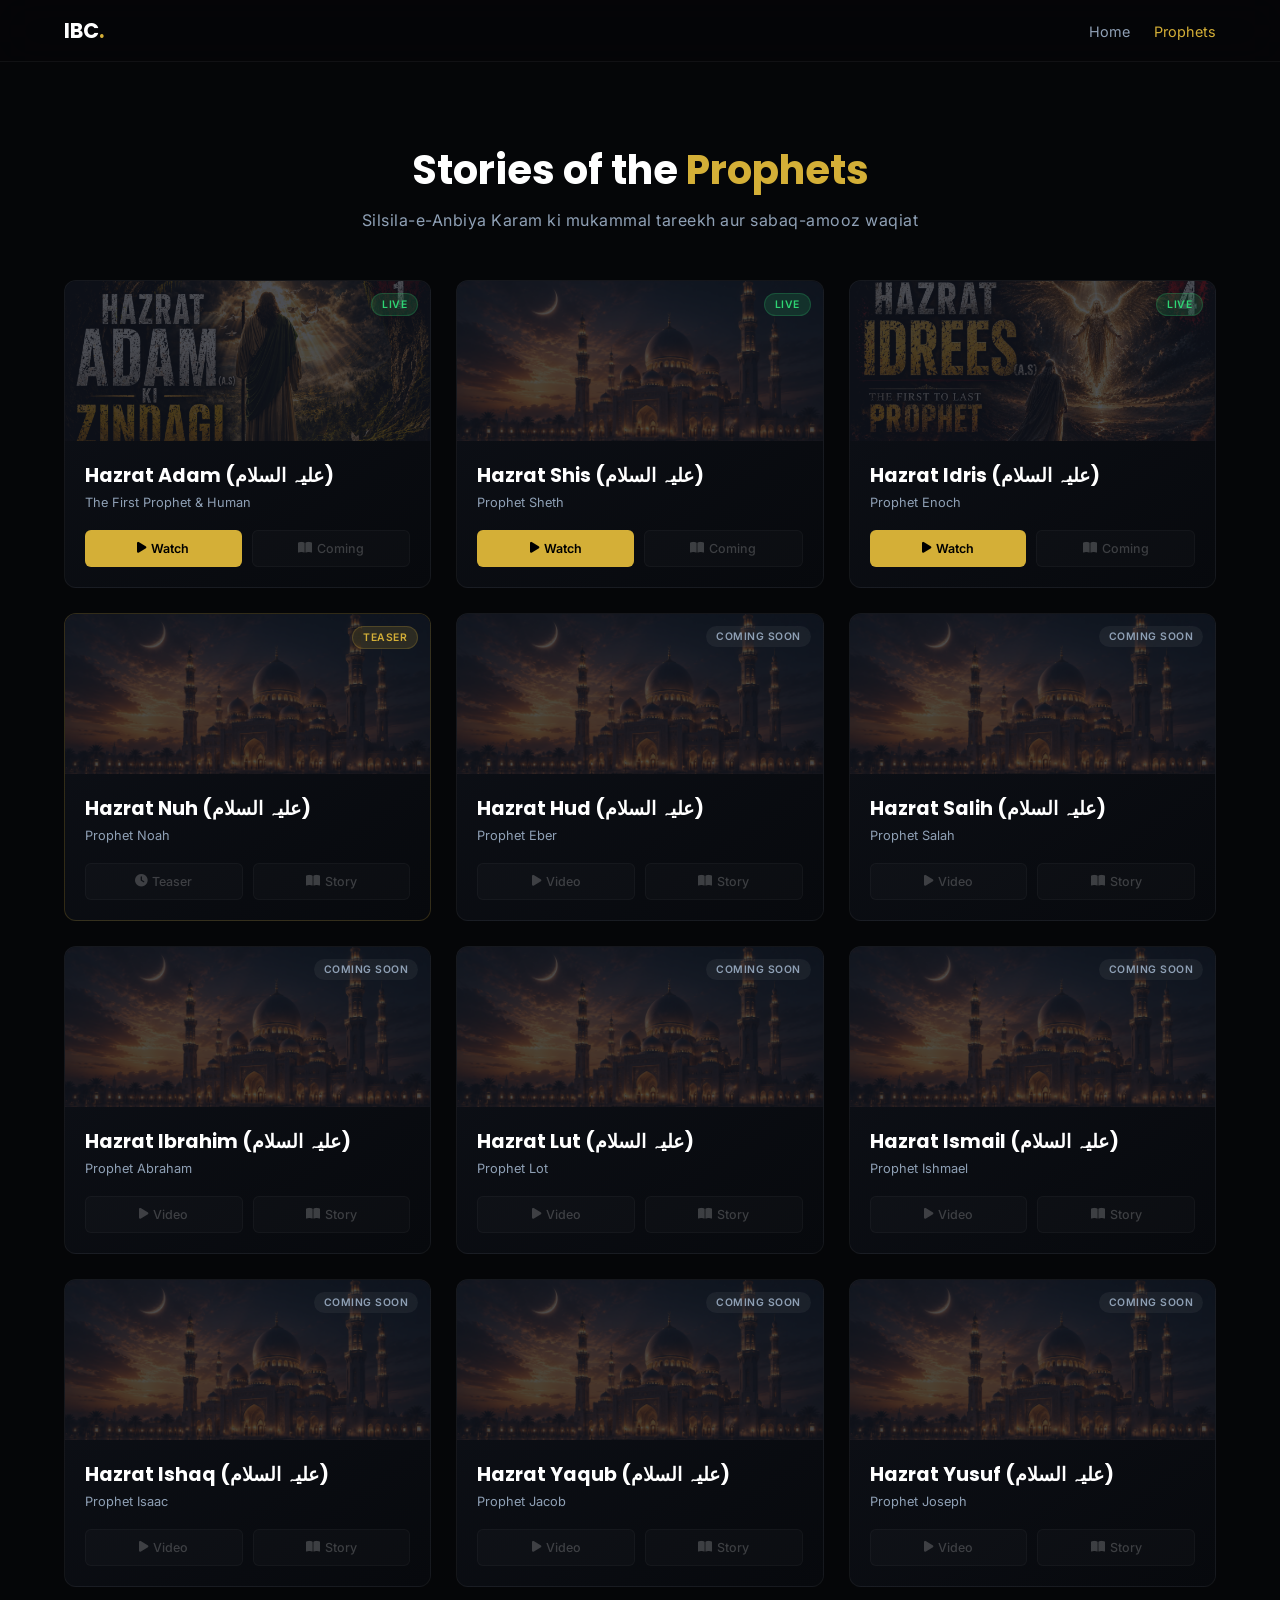
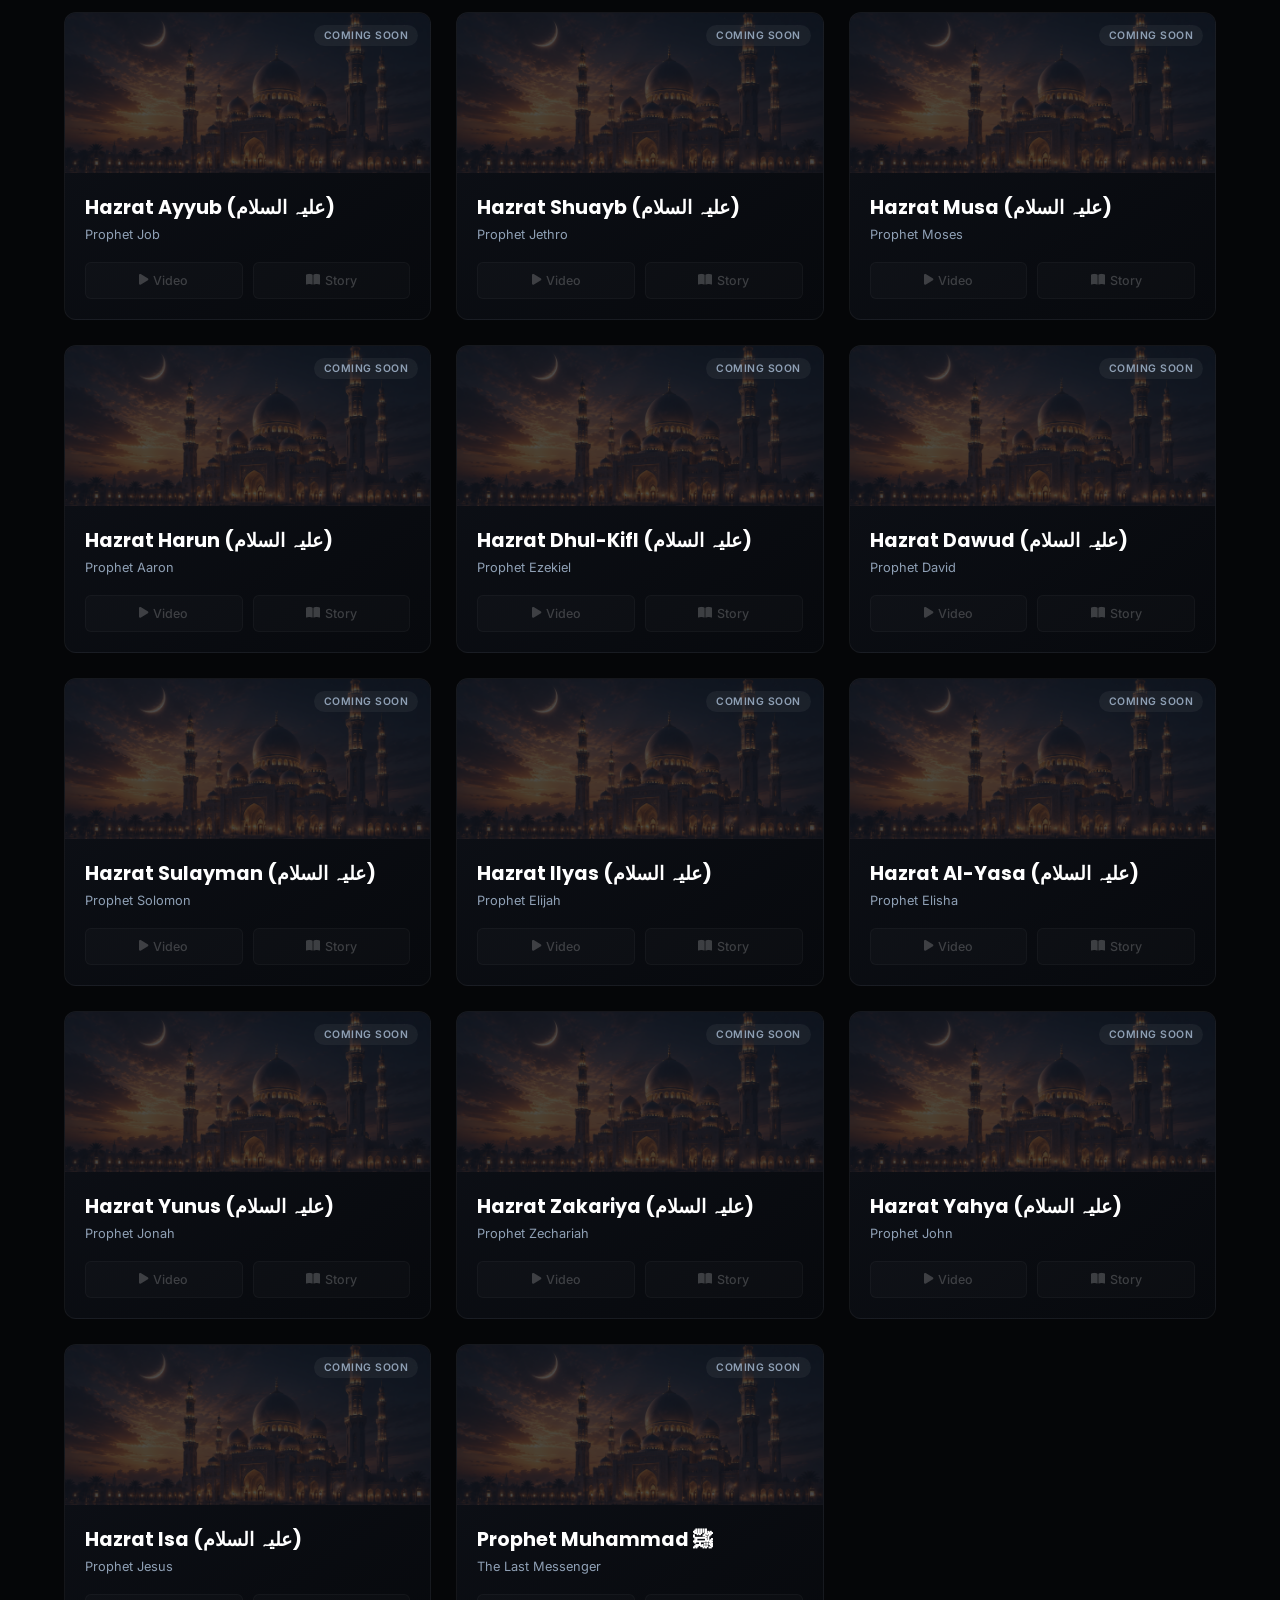
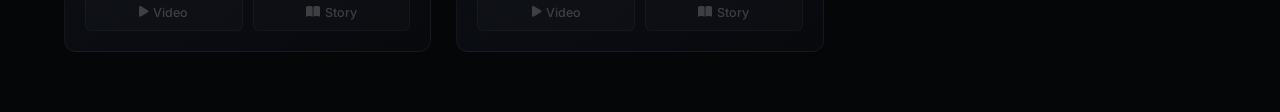
==== prophets.html @ 23fdf5bf "Update prophets.html" ====
<!DOCTYPE html>
<html lang="en">
<head>
    <meta charset="UTF-8">
    <meta name="viewport" content="width=device-width, initial-scale=1.0">
    <title>Stories of the Prophets - IBC</title>
    
    <!-- Fonts & Icons -->
    <link rel="preconnect" href="https://fonts.googleapis.com">
    <link rel="preconnect" href="https://fonts.gstatic.com" crossorigin>
    <link href="https://fonts.googleapis.com/css2?family=Inter:wght@300;400;500;600&family=Poppins:wght@400;500;600;700&display=swap" rel="stylesheet">
    <link rel="stylesheet" href="https://cdnjs.cloudflare.com/ajax/libs/font-awesome/6.4.0/css/all.min.css">

    <style>
        :root {
            --bg-darker: #050608;
            --bg-dark: #0b0d12;
            --bg-card: #0e1118;
            --primary-gold: #d4af37;
            --text-white: #ffffff;
            --text-muted: #8fa0b5;
            --border-color: rgba(255, 255, 255, 0.05);
            --font-heading: 'Poppins', sans-serif;
            --font-sans: 'Inter', sans-serif;
        }

        * { margin: 0; padding: 0; box-sizing: border-box; }
        body {
            background-color: var(--bg-darker);
            color: var(--text-white);
            font-family: var(--font-sans);
            padding-top: 90px;
        }
        .container { width: 90%; max-width: 1200px; margin: 0 auto; }

        /* Navbar Style */
        header {
            position: fixed; top: 0; width: 100%; z-index: 1000;
            background: rgba(5, 6, 8, 0.8); backdrop-filter: blur(20px);
            -webkit-backdrop-filter: blur(20px); border-bottom: 1px solid var(--border-color);
        }
        .nav-container { display: flex; justify-content: space-between; align-items: center; padding: 15px 0; }
        .logo-text { font-family: var(--font-heading); font-weight: 700; font-size: 1.3rem; color: #fff; text-decoration: none; }
        .logo-text span { color: var(--primary-gold); }
        .nav-links { display: flex; gap: 24px; list-style: none; }
        .nav-links a { color: var(--text-muted); text-decoration: none; font-size: 0.9rem; transition: 0.3s; }
        .nav-links a.active, .nav-links a:hover { color: var(--primary-gold); }

        /* Page Header */
        .page-header { text-align: center; padding: 50px 0 30px; }
        .page-header h1 { font-family: var(--font-heading); font-size: 2.5rem; margin-bottom: 10px; font-weight: 700; }
        .page-header h1 span { color: var(--primary-gold); }
        .page-header p { color: var(--text-muted); font-size: 1rem; letter-spacing: 0.5px; }

        /* Grid Layout */
        .prophets-grid {
            display: grid;
            grid-template-columns: repeat(auto-fill, minmax(280px, 1fr));
            gap: 25px;
            padding-bottom: 60px;
            margin-top: 20px;
        }

        /* Card Style */
        .prophet-card {
            background: linear-gradient(145deg, #0e1118 0%, #07090d 100%);
            border: 1px solid var(--border-color);
            border-radius: 12px;
            overflow: hidden;
            display: flex;
            flex-direction: column;
            transition: transform 0.3s ease, border-color 0.3s ease;
            position: relative;
        }
        .prophet-card:hover {
            transform: translateY(-5px);
            border-color: rgba(212, 175, 55, 0.3);
        }

        /* Image/Thumbnail Wrapper */
        .thumb-wrap {
            position: relative;
            height: 160px;
            background: #121620;
            display: flex;
            align-items: center;
            justify-content: center;
            overflow: hidden;
        }
        .thumb-wrap img {
            width: 100%;
            height: 100%;
            object-fit: cover;
            opacity: 0.25;
            transition: opacity 0.3s;
        }
        .prophet-card:hover .thumb-wrap img {
            opacity: 0.4;
        }

        /* Badge/Ribbon */
        .status-badge {
            position: absolute;
            top: 12px; right: 12px;
            font-size: 0.65rem;
            font-weight: 600;
            padding: 4px 10px;
            border-radius: 50px;
            text-transform: uppercase;
            letter-spacing: 0.5px;
        }
        .badge-live { background: rgba(46, 213, 115, 0.15); color: #2ed573; border: 1px solid rgba(46, 213, 115, 0.2); }
        .badge-teaser { background: rgba(212, 175, 55, 0.15); color: var(--primary-gold); border: 1px solid rgba(212, 175, 55, 0.2); }
        .badge-soon { background: rgba(255, 255, 255, 0.05); color: var(--text-muted); }

        /* Card Content */
        .card-content {
            padding: 20px;
            display: flex;
            flex-direction: column;
            flex-grow: 1;
        }
        .card-content h3 {
            font-family: var(--font-heading);
            font-size: 1.2rem;
            color: #fff;
            margin-bottom: 5px;
        }
        .card-content .sub-title {
            font-size: 0.8rem;
            color: var(--text-muted);
            margin-bottom: 20px;
        }

        /* Button Group */
        .btn-group {
            display: flex;
            gap: 10px;
            margin-top: auto;
        }
        .btn {
            flex: 1;
            padding: 10px;
            border-radius: 6px;
            font-size: 0.78rem;
            font-weight: 500;
            text-align: center;
            text-decoration: none;
            transition: all 0.2s ease;
            cursor: pointer;
            display: flex;
            align-items: center;
            justify-content: center;
            gap: 5px;
        }
        
        /* Active Buttons */
        .btn-watch { background: var(--primary-gold); color: #000; font-weight: 600; border: none; }
        .btn-watch:hover { background: #f0c947; }
        .btn-read { background: transparent; color: #fff; border: 1px solid rgba(255, 255, 255, 0.1); }
        .btn-read:hover { background: rgba(255, 255, 255, 0.05); border-color: rgba(255, 255, 255, 0.3); }

        /* Disabled Buttons (Coming Soon) */
        .btn-disabled {
            background: rgba(255, 255, 255, 0.02) !important;
            color: rgba(255, 255, 255, 0.2) !important;
            border: 1px solid rgba(255, 255, 255, 0.03) !important;
            pointer-events: none;
        }
    </style>
</head>
<body>

    <!-- NAVBAR -->
    <header>
        <div class="container nav-container">
            <a href="index.html" class="logo-text">IBC<span>.</span></a>
            <ul class="nav-links">
                <li><a href="index.html">Home</a></li>
                <li><a href="prophets.html" class="active">Prophets</a></li>
            </ul>
        </div>
    </header>

    <!-- PAGE HEADER -->
    <section class="container">
        <div class="page-header">
            <h1>Stories of the <span>Prophets</span></h1>
            <p>Silsila-e-Anbiya Karam ki mukammal tareekh aur sabaq-amooz waqiat</p>
        </div>
    </section>

    <!-- PROPHETS GRID SECTION -->
    <main class="container">
        <div class="prophets-grid">

            <!-- 1. Hazrat Adam (A.S) -->
            <div class="prophet-card">
                <div class="thumb-wrap">
                    <img src="Image/Adam.png" alt="Hazrat Adam">
                    <span class="status-badge badge-live">Live</span>
                </div>
                <div class="card-content">
                    <h3>Hazrat Adam (علیہ السلام)</h3>
                    <p class="sub-title">The First Prophet & Human</p>
                    <div class="btn-group">
                        <a href="https://youtu.be/rI8pQoPGV1E?si=CNYQsmpHdlGcW_A8" target="_blank" class="btn btn-watch"><i class="fa-solid fa-play"></i> Watch</a>
                        <a href="#" class="btn btn-disabled"><i class="fa-solid fa-book-open"></i> Coming</a>
                    </div>
                </div>
            </div>

            <!-- 2. Hazrat Shis (A.S) -->
            <div class="prophet-card">
                <div class="thumb-wrap">
                    <img src="Image/masjid.png" alt="Hazrat Shis">
                    <span class="status-badge badge-live">Live</span>
                </div>
                <div class="card-content">
                    <h3>Hazrat Shis (علیہ السلام)</h3>
                    <p class="sub-title">Prophet Sheth</p>
                    <div class="btn-group">
                        <a href="https://youtu.be/NTMbx7SzicY?si=hIDRuW6MTw_5xmzP" target="_blank" class="btn btn-watch"><i class="fa-solid fa-play"></i> Watch</a>
                        <a href="#" class="btn btn-disabled"><i class="fa-solid fa-book-open"></i> Coming</a>
                    </div>
                </div>
            </div>

            <!-- 3. Hazrat Idris (A.S) -->
           <!-- 3. Hazrat Idris (A.S) - Updated to Live -->
<div class="prophet-card">
    <div class="thumb-wrap">
        <img src="Image/Idris.jpg" alt="Hazrat Idris">
        <span class="status-badge badge-live">Live</span>
    </div>
    <div class="card-content">
        <h3>Hazrat Idris (علیہ السلام)</h3>
        <p class="sub-title">Prophet Enoch</p>
        <div class="btn-group">
            <a href="https://youtu.be/CSS8QKG49lg?si=u24quSR9_d7RStzn" target="_blank" class="btn btn-watch"><i class="fa-solid fa-play"></i> Watch</a>
            <a href="#" class="btn btn-disabled"><i class="fa-solid fa-book-open"></i> Coming</a>
        </div>
    </div>
</div>

            <!-- 4. Hazrat Nuh (A.S) -->
            <div class="prophet-card" style="border-color: rgba(212, 175, 55, 0.2);">
                <div class="thumb-wrap">
                    <img src="Image/masjid.png" alt="Hazrat Nuh">
                    <span class="status-badge badge-teaser">Teaser</span>
                </div>
                <div class="card-content">
                    <h3>Hazrat Nuh (علیہ السلام)</h3>
                    <p class="sub-title">Prophet Noah</p>
                    <div class="btn-group">
                        <a href="#" class="btn btn-disabled"><i class="fa-solid fa-clock"></i> Teaser</a>
                        <a href="#" class="btn btn-disabled"><i class="fa-solid fa-book-open"></i> Story</a>
                    </div>
                </div>
            </div>

            <!-- GENERATING THE REST OF THE 26 PROPHETS IN LOGICAL TIMELINE ORDER -->
            <script>
                const remainingProphets = [
                    { name: "Hazrat Hud (علیہ السلام)", title: "Prophet Eber" },
                    { name: "Hazrat Salih (علیہ السلام)", title: "Prophet Salah" },
                    { name: "Hazrat Ibrahim (علیہ السلام)", title: "Prophet Abraham" },
                    { name: "Hazrat Lut (علیہ السلام)", title: "Prophet Lot" },
                    { name: "Hazrat Ismail (علیہ السلام)", title: "Prophet Ishmael" },
                    { name: "Hazrat Ishaq (علیہ السلام)", title: "Prophet Isaac" },
                    { name: "Hazrat Yaqub (علیہ السلام)", title: "Prophet Jacob" },
                    { name: "Hazrat Yusuf (علیہ السلام)", title: "Prophet Joseph" },
                    { name: "Hazrat Ayyub (علیہ السلام)", title: "Prophet Job" },
                    { name: "Hazrat Shuayb (علیہ السلام)", title: "Prophet Jethro" },
                    { name: "Hazrat Musa (علیہ السلام)", title: "Prophet Moses" },
                    { name: "Hazrat Harun (علیہ السلام)", title: "Prophet Aaron" },
                    { name: "Hazrat Dhul-Kifl (علیہ السلام)", title: "Prophet Ezekiel" },
                    { name: "Hazrat Dawud (علیہ السلام)", title: "Prophet David" },
                    { name: "Hazrat Sulayman (علیہ السلام)", title: "Prophet Solomon" },
                    { name: "Hazrat Ilyas (علیہ السلام)", title: "Prophet Elijah" },
                    { name: "Hazrat Al-Yasa (علیہ السلام)", title: "Prophet Elisha" },
                    { name: "Hazrat Yunus (علیہ السلام)", title: "Prophet Jonah" },
                    { name: "Hazrat Zakariya (علیہ السلام)", title: "Prophet Zechariah" },
                    { name: "Hazrat Yahya (علیہ السلام)", title: "Prophet John" },
                    { name: "Hazrat Isa (علیہ السلام)", title: "Prophet Jesus" },
                    { name: "Prophet Muhammad ﷺ", title: "The Last Messenger" }
                ];

                const grid = document.querySelector('.prophets-grid');
                remainingProphets.forEach(p => {
                    grid.innerHTML += `
                        <div class="prophet-card">
                            <div class="thumb-wrap">
                                <img src="Image/masjid.png" alt="${p.name}">
                                <span class="status-badge badge-soon">Coming Soon</span>
                            </div>
                            <div class="card-content">
                                <h3>${p.name}</h3>
                                <p class="sub-title">${p.title}</p>
                                <div class="btn-group">
                                    <a href="#" class="btn btn-disabled"><i class="fa-solid fa-play"></i> Video</a>
                                    <a href="#" class="btn btn-disabled"><i class="fa-solid fa-book-open"></i> Story</a>
                                </div>
                            </div>
                        </div>
                    `;
                });
            </script>

        </div>
    </main>

</body>
</html>
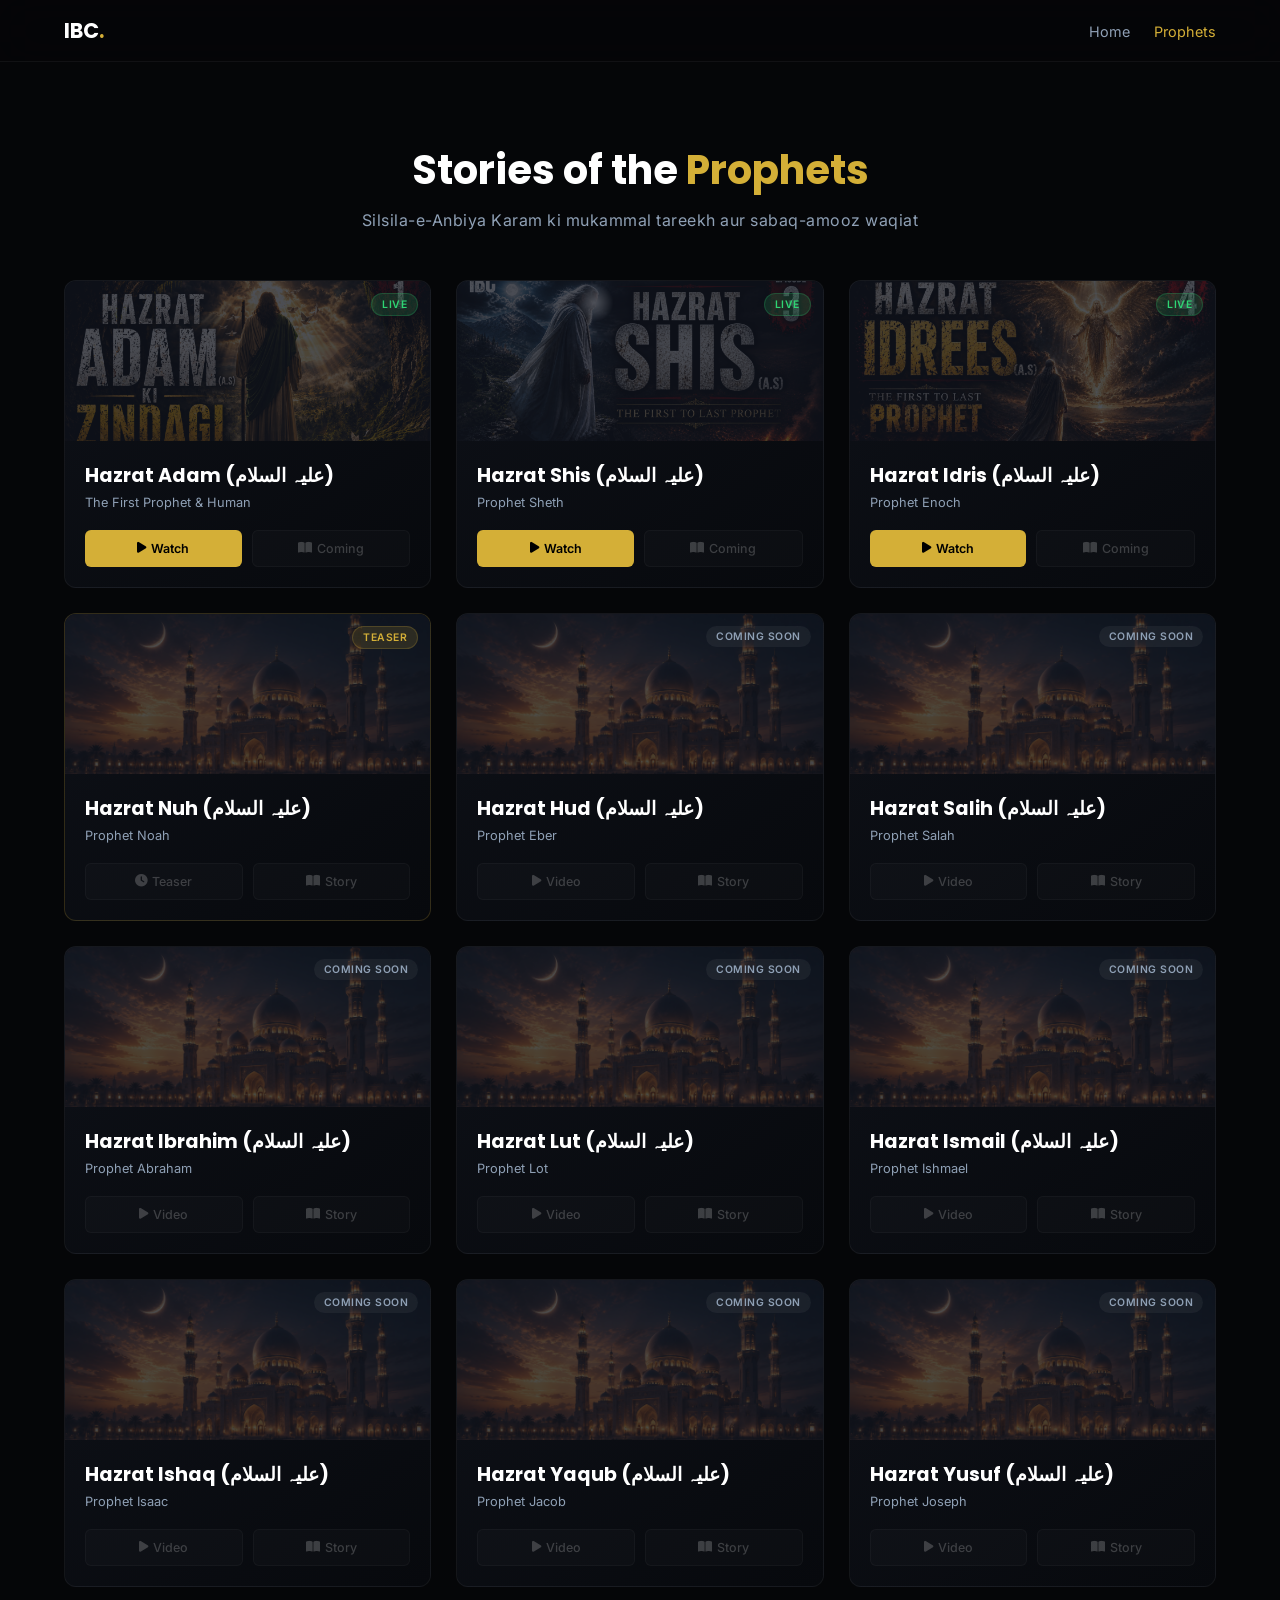
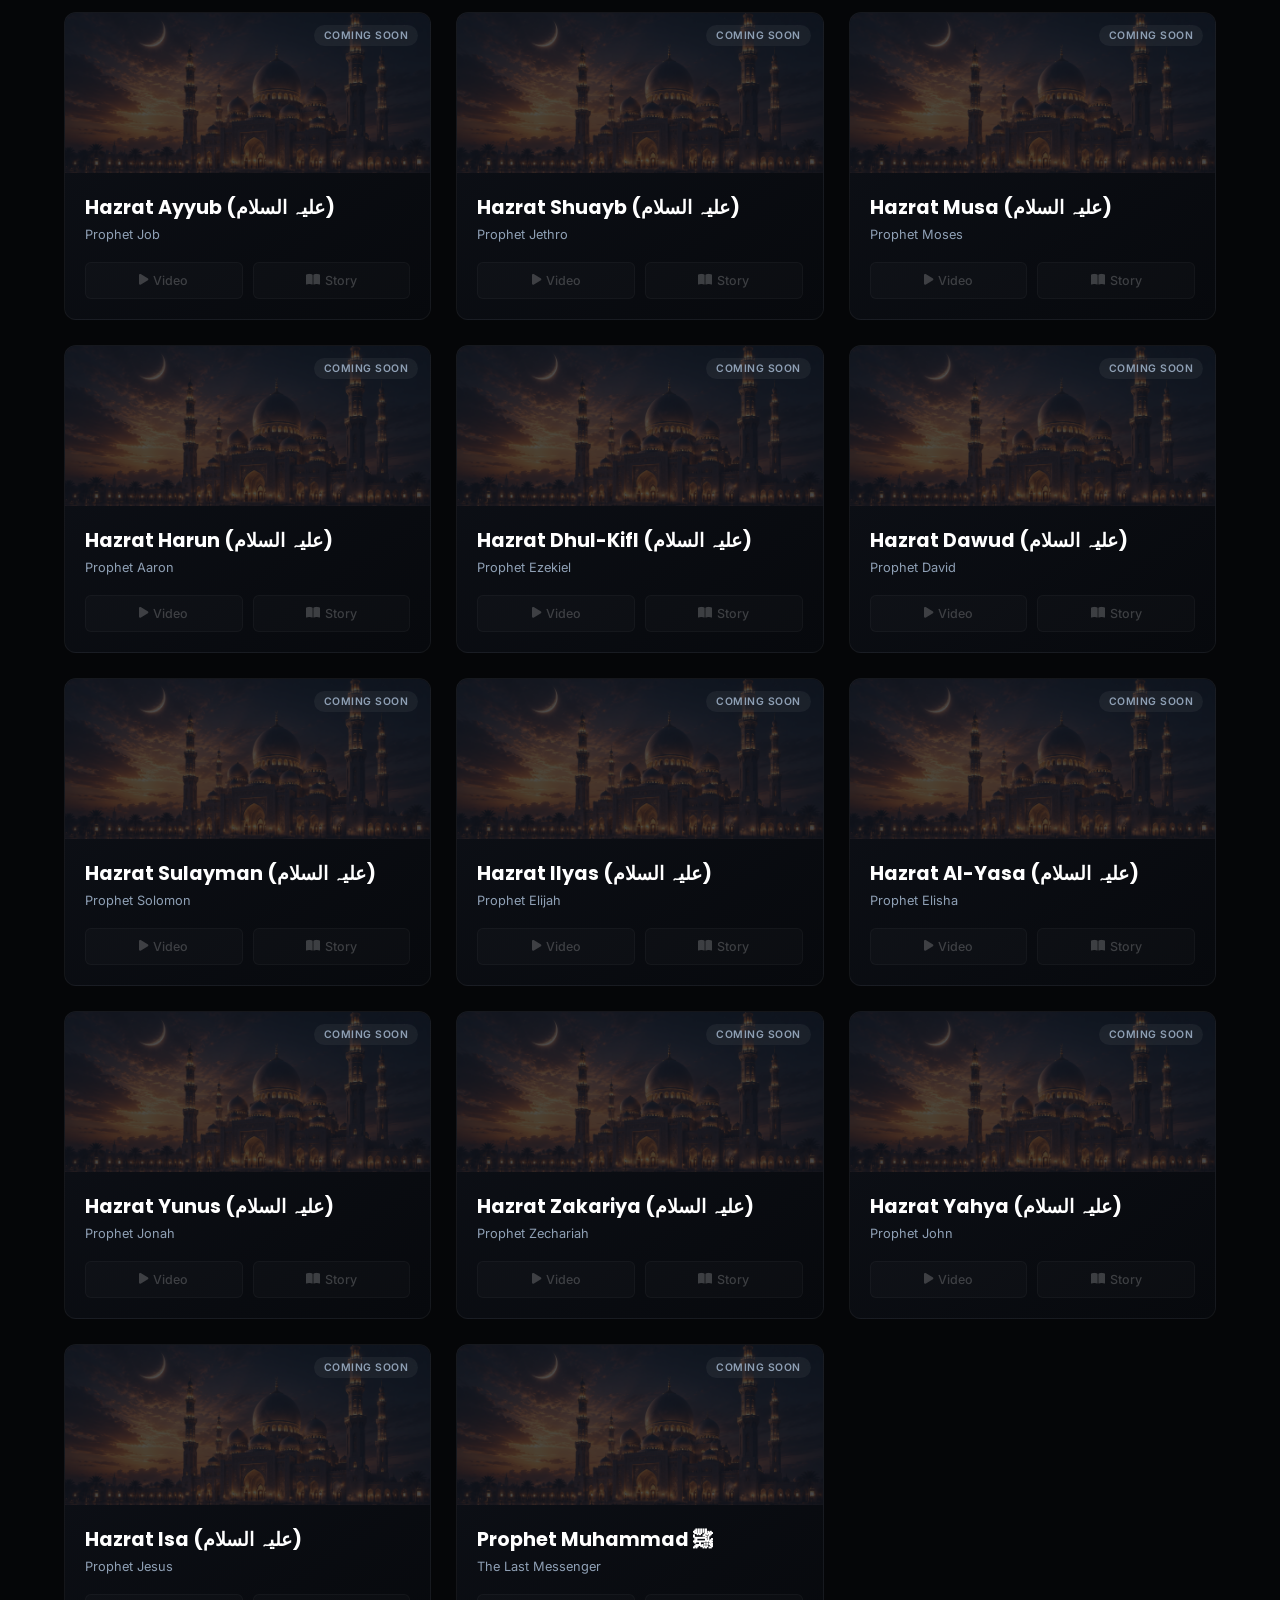
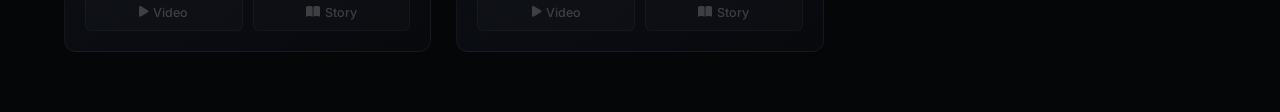
==== commit cbe0896a: "Update prophets.html" ====
--- a/prophets.html
+++ b/prophets.html
@@ -213,7 +213,7 @@
             <!-- 2. Hazrat Shis (A.S) -->
             <div class="prophet-card">
                 <div class="thumb-wrap">
-                    <img src="Image/masjid.png" alt="Hazrat Shis">
+                    <img src="Image/Shis.png" alt="Hazrat Shis">
                     <span class="status-badge badge-live">Live</span>
                 </div>
                 <div class="card-content">
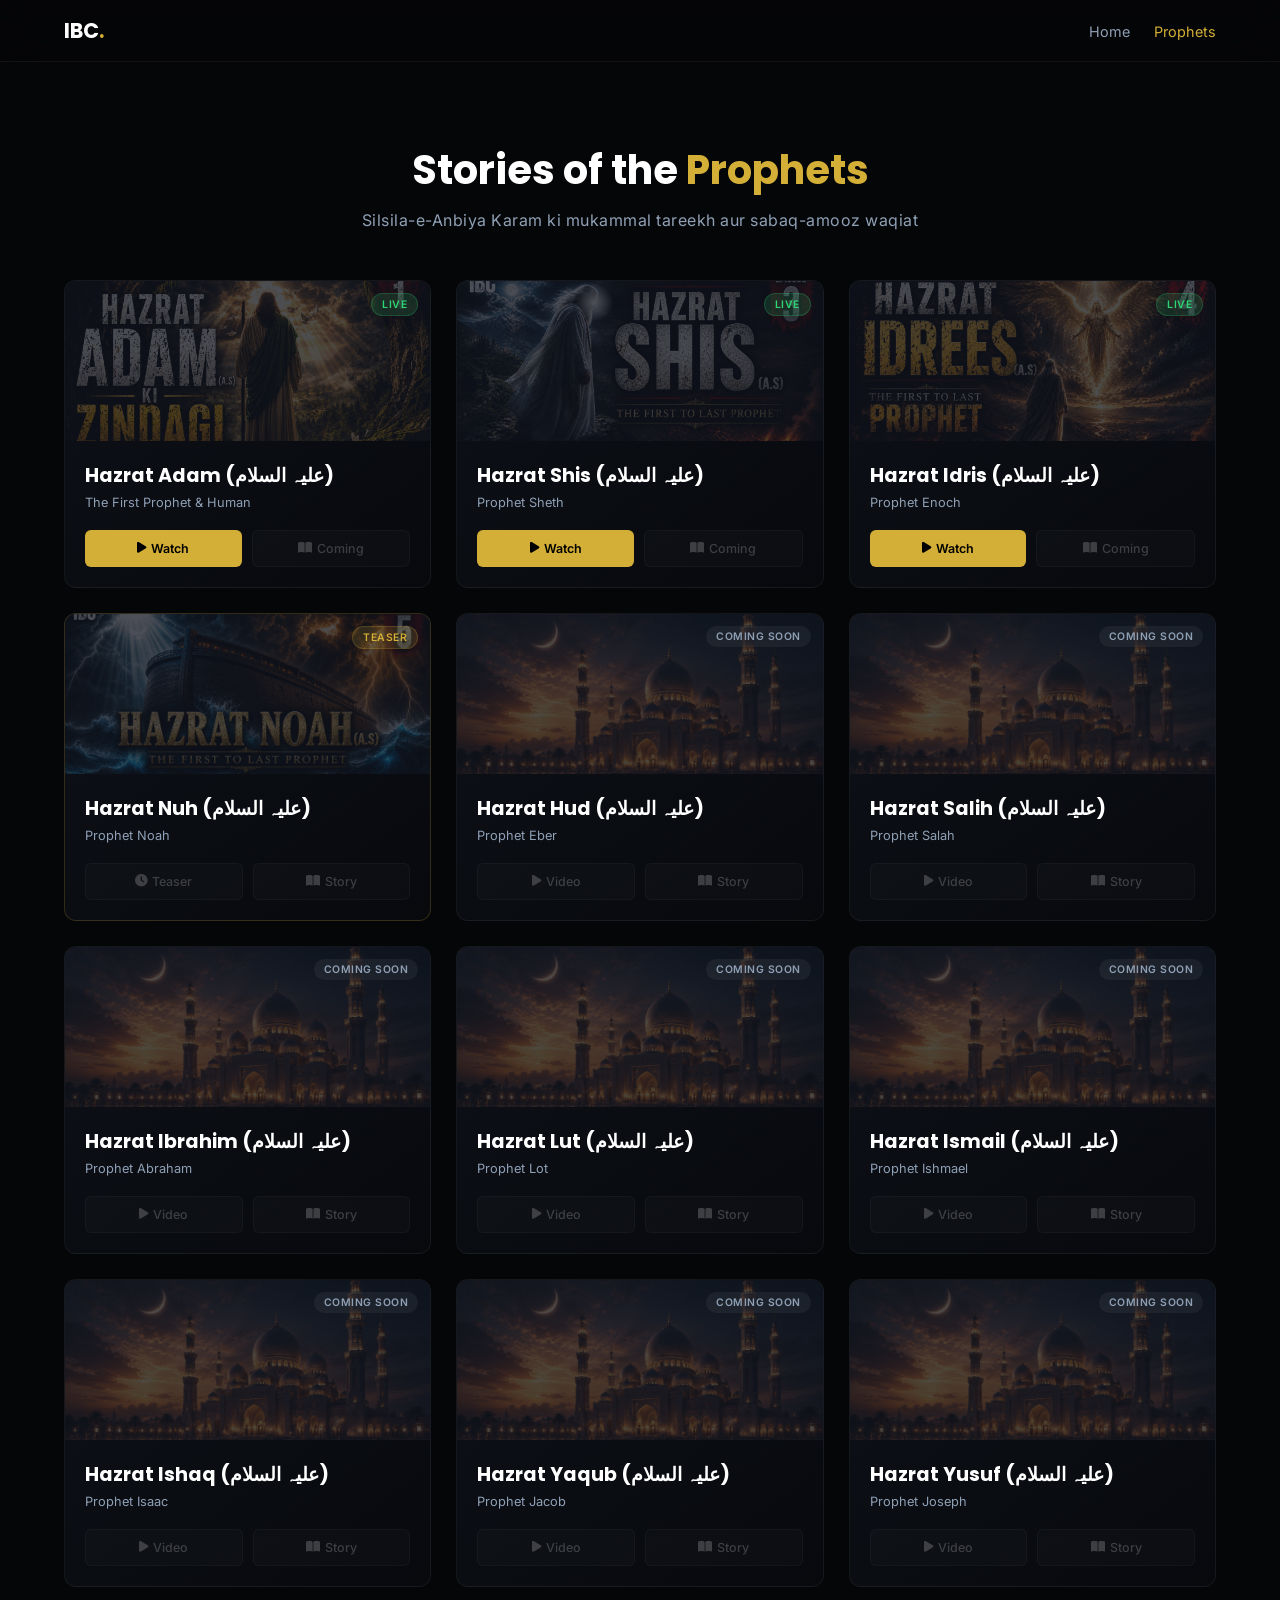
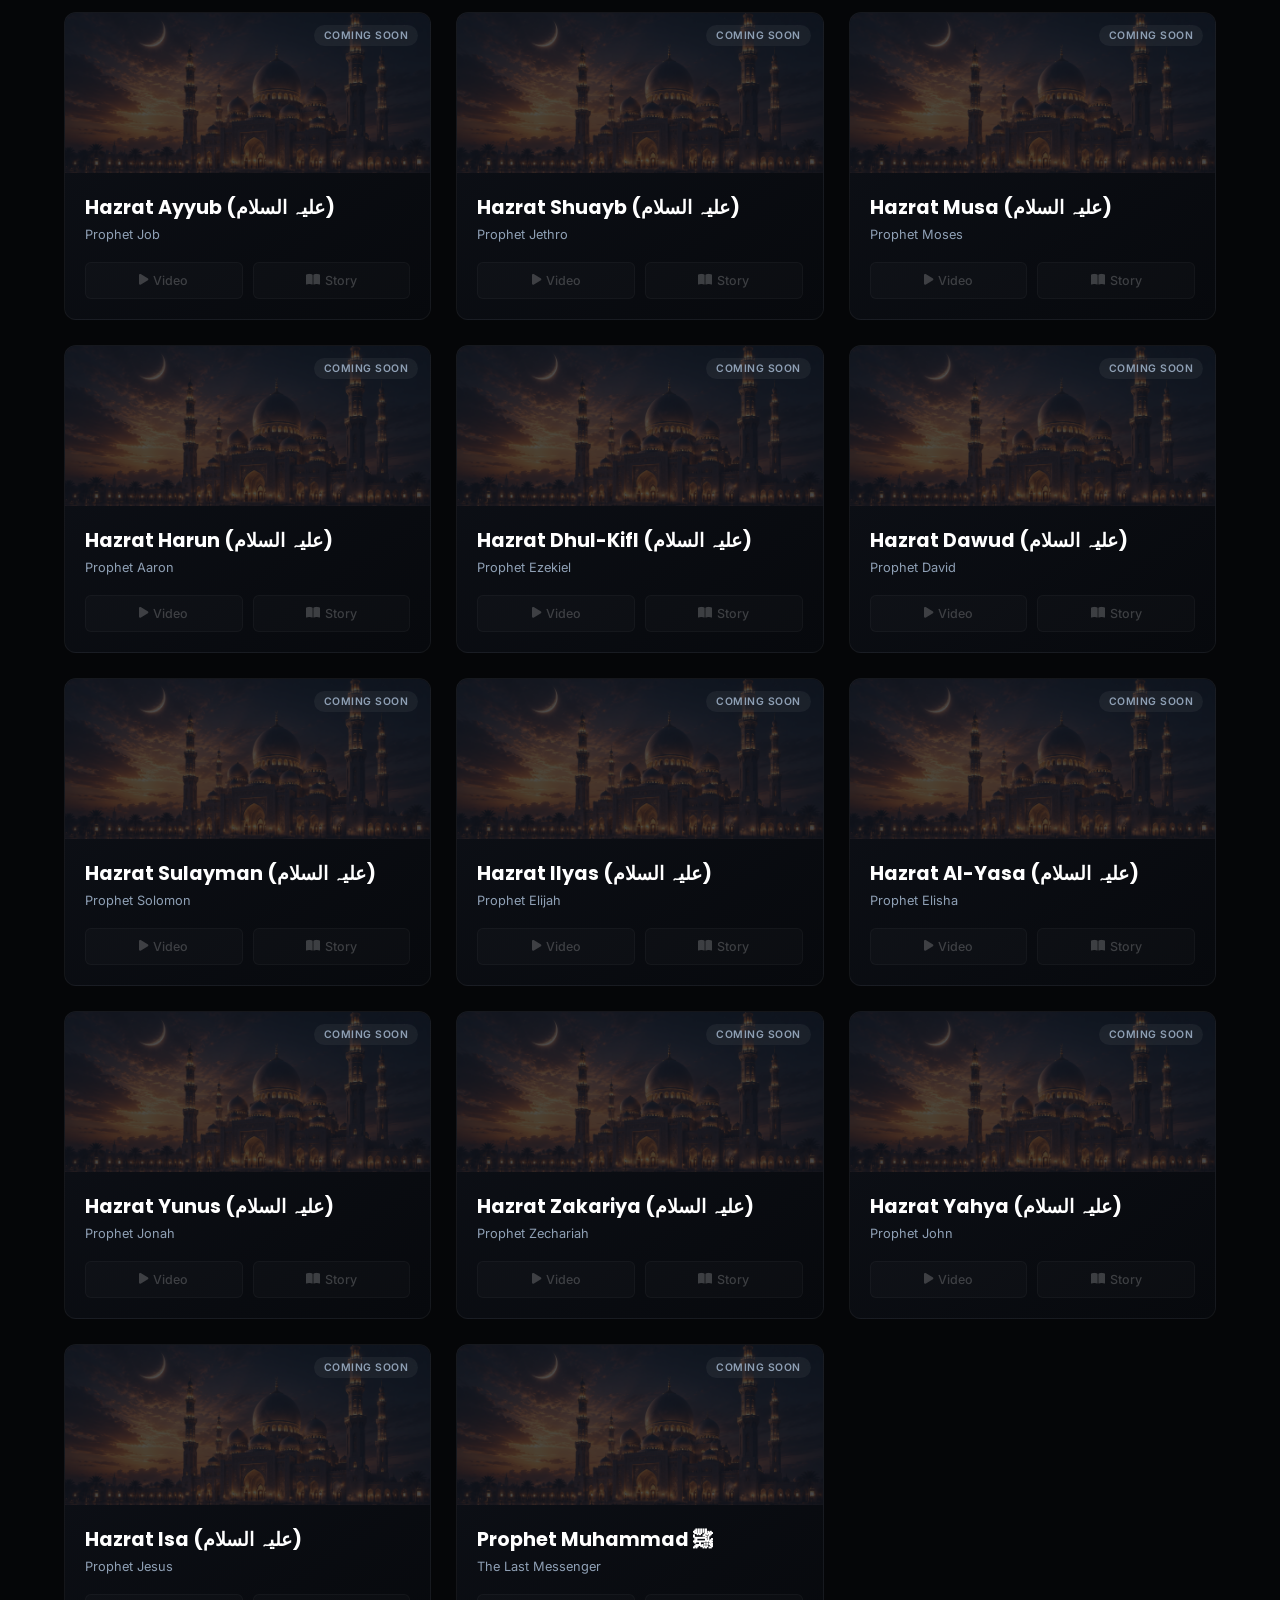
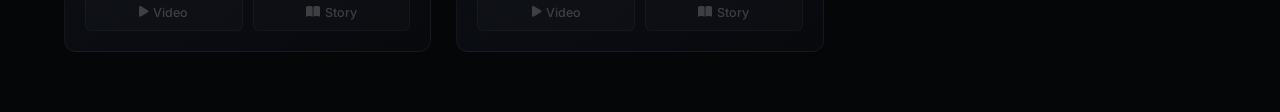
==== commit ae2da583: "Update prophets.html" ====
--- a/prophets.html
+++ b/prophets.html
@@ -246,7 +246,7 @@
             <!-- 4. Hazrat Nuh (A.S) -->
             <div class="prophet-card" style="border-color: rgba(212, 175, 55, 0.2);">
                 <div class="thumb-wrap">
-                    <img src="Image/masjid.png" alt="Hazrat Nuh">
+                    <img src="Image/nuah.png" alt="Hazrat Nuh">
                     <span class="status-badge badge-teaser">Teaser</span>
                 </div>
                 <div class="card-content">
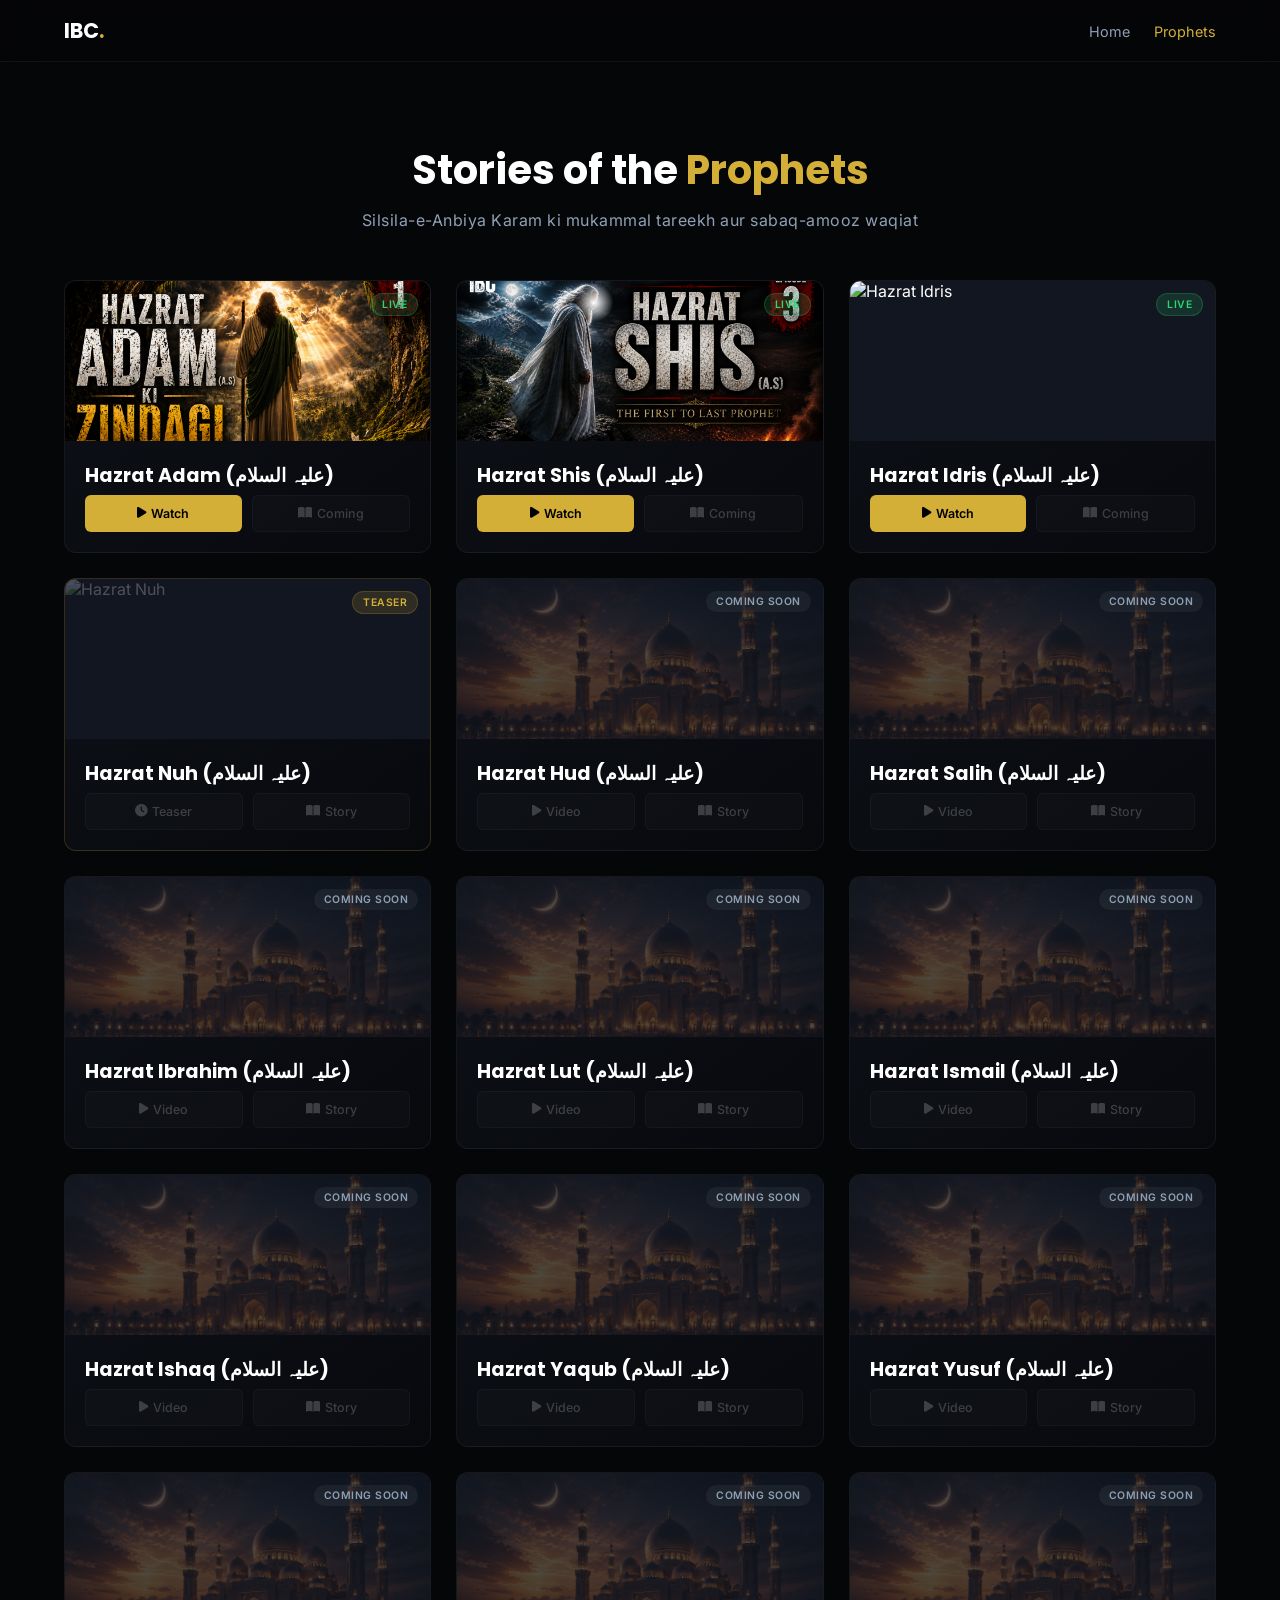
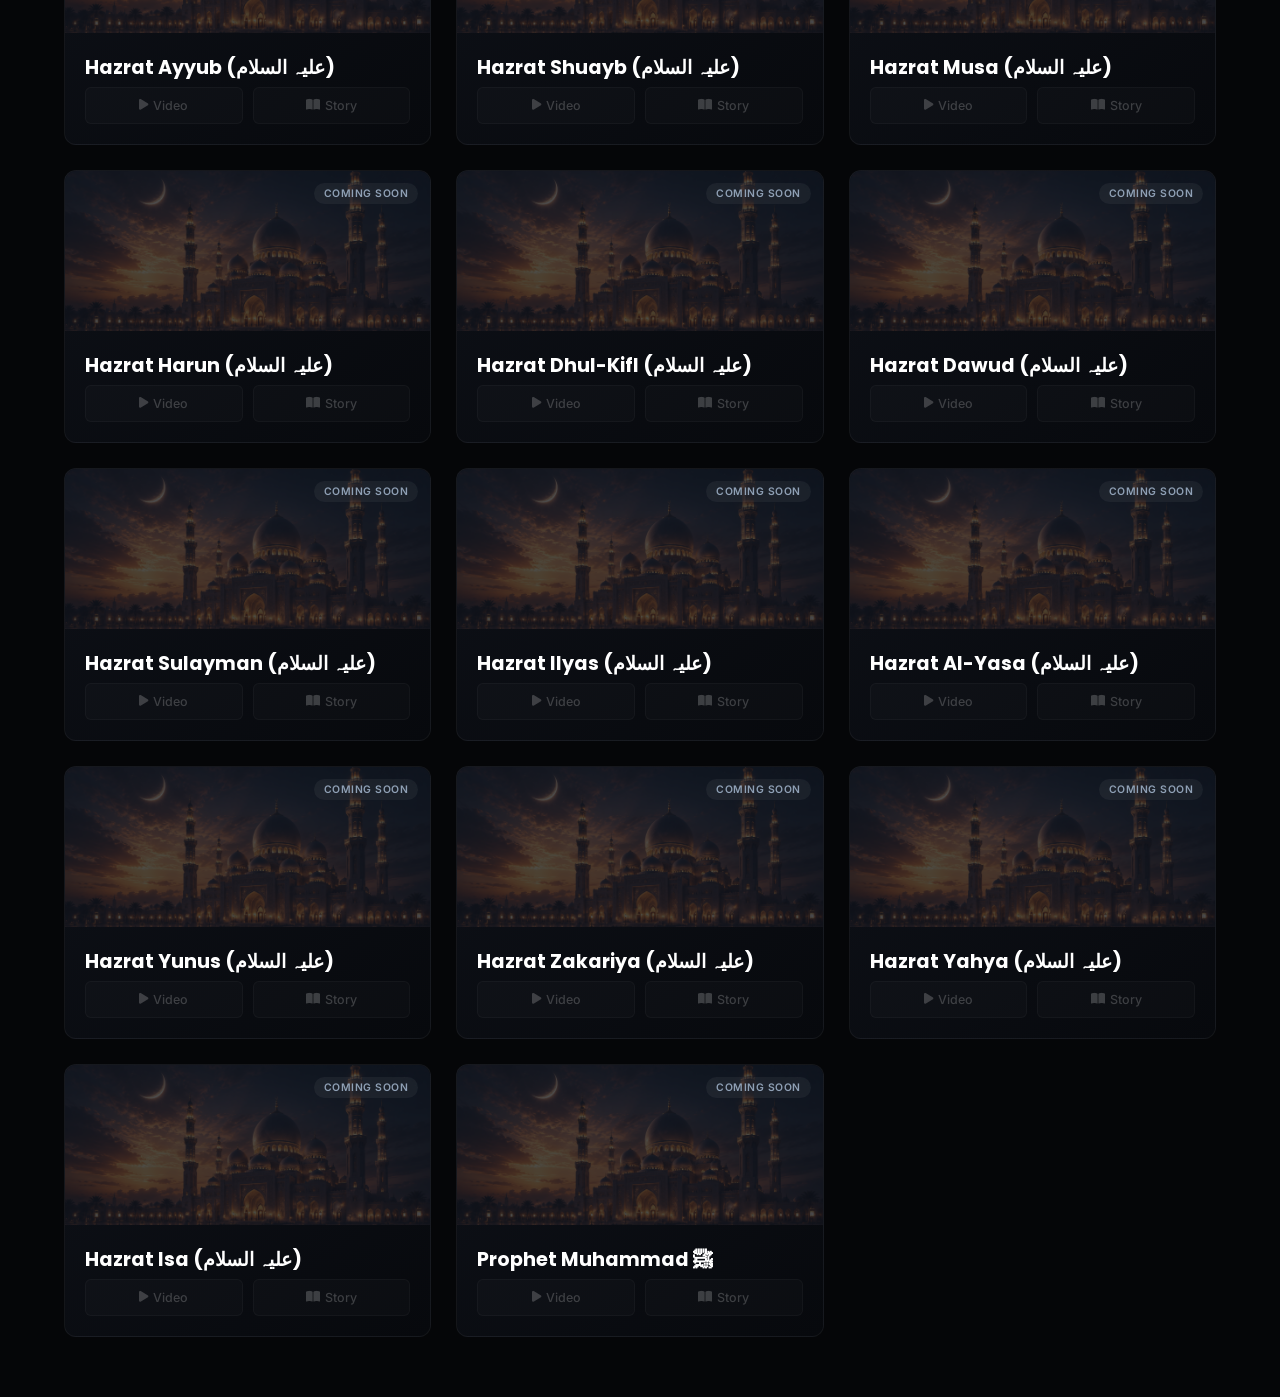
==== commit c5460774: "Update prophets.html" ====
--- a/prophets.html
+++ b/prophets.html
@@ -94,6 +94,10 @@
             opacity: 0.25;
             transition: opacity 0.3s;
         }
+        /* Live videos ke thumbnails ko bilkul clear dikhane ke liye */
+.thumb-wrap.live-thumb img {
+    opacity: 1 !important;
+}
         .prophet-card:hover .thumb-wrap img {
             opacity: 0.4;
         }
@@ -194,118 +198,112 @@
     <main class="container">
         <div class="prophets-grid">
 
-            <!-- 1. Hazrat Adam (A.S) -->
+          <!-- 1. Hazrat Adam (A.S) -->
+<div class="prophet-card">
+    <div class="thumb-wrap live-thumb">
+        <img src="Image/Adam.png" alt="Hazrat Adam">
+        <span class="status-badge badge-live">Live</span>
+    </div>
+    <div class="card-content">
+        <h3>Hazrat Adam (علیہ السلام)</h3>
+        <div class="btn-group">
+            <a href="https://youtu.be/rI8pQoPGV1E?si=34QHfct5eq5BDTuA" target="_blank" class="btn btn-watch"><i class="fa-solid fa-play"></i> Watch</a>
+            <a href="#" class="btn btn-disabled"><i class="fa-solid fa-book-open"></i> Coming</a>
+        </div>
+    </div>
+</div>
+
+<!-- 2. Hazrat Shis (A.S) -->
+<div class="prophet-card">
+    <div class="thumb-wrap live-thumb">
+        <img src="Image/Shis.png" alt="Hazrat Shis">
+        <span class="status-badge badge-live">Live</span>
+    </div>
+    <div class="card-content">
+        <h3>Hazrat Shis (علیہ السلام)</h3>
+        <div class="btn-group">
+            <a href="https://youtu.be/NTMbx7SzicY?si=Y29NOt2qIO3trkrR" target="_blank" class="btn btn-watch"><i class="fa-solid fa-play"></i> Watch</a>
+            <a href="#" class="btn btn-disabled"><i class="fa-solid fa-book-open"></i> Coming</a>
+        </div>
+    </div>
+</div>
+
+<!-- 3. Hazrat Idris (A.S) -->
+<div class="prophet-card">
+    <div class="thumb-wrap live-thumb">
+        <img src="Image/Idrees.png" alt="Hazrat Idris">
+        <span class="status-badge badge-live">Live</span>
+    </div>
+    <div class="card-content">
+        <h3>Hazrat Idris (علیہ السلام)</h3>
+        <div class="btn-group">
+            <a href="https://youtu.be/CSS8QKG49lg?si=0XdPIVj765JwS0if" target="_blank" class="btn btn-watch"><i class="fa-solid fa-play"></i> Watch</a>
+            <a href="#" class="btn btn-disabled"><i class="fa-solid fa-book-open"></i> Coming</a>
+        </div>
+    </div>
+</div>
+
+<!-- 4. Hazrat Nuh (A.S) -->
+<div class="prophet-card" style="border-color: rgba(212, 175, 55, 0.2);">
+    <div class="thumb-wrap">
+        <img src="Image/noah.png" alt="Hazrat Nuh">
+        <span class="status-badge badge-teaser">Teaser</span>
+    </div>
+    <div class="card-content">
+        <h3>Hazrat Nuh (علیہ السلام)</h3>
+        <div class="btn-group">
+            <a href="#" class="btn btn-disabled"><i class="fa-solid fa-clock"></i> Teaser</a>
+            <a href="#" class="btn btn-disabled"><i class="fa-solid fa-book-open"></i> Story</a>
+        </div>
+    </div>
+</div>
+
+            <!-- GENERATING THE REST OF THE 26 PROPHETS IN LOGICAL TIMELINE ORDER -->
+           <script>
+    const remainingProphets = [
+        "Hazrat Hud (علیہ السلام)",
+        "Hazrat Salih (علیہ السلام)",
+        "Hazrat Ibrahim (علیہ السلام)",
+        "Hazrat Lut (علیہ السلام)",
+        "Hazrat Ismail (علیہ السلام)",
+        "Hazrat Ishaq (علیہ السلام)",
+        "Hazrat Yaqub (علیہ السلام)",
+        "Hazrat Yusuf (علیہ السلام)",
+        "Hazrat  Ayyub (علیہ السلام)",
+        "Hazrat Shuayb (علیہ السلام)",
+        "Hazrat Musa (علیہ السلام)",
+        "Hazrat Harun (علیہ السلام)",
+        "Hazrat Dhul-Kifl (علیہ السلام)",
+        "Hazrat Dawud (علیہ السلام)",
+        "Hazrat Sulayman (علیہ السلام)",
+        "Hazrat Ilyas (علیہ السلام)",
+        "Hazrat Al-Yasa (علیہ السلام)",
+        "Hazrat Yunus (علیہ السلام)",
+        "Hazrat Zakariya (علیہ السلام)",
+        "Hazrat Yahya (علیہ السلام)",
+        "Hazrat Isa (علیہ السلام)",
+        "Prophet Muhammad ﷺ"
+    ];
+
+    const grid = document.querySelector('.prophets-grid');
+    remainingProphets.forEach(name => {
+        grid.innerHTML += `
             <div class="prophet-card">
                 <div class="thumb-wrap">
-                    <img src="Image/Adam.png" alt="Hazrat Adam">
-                    <span class="status-badge badge-live">Live</span>
+                    <img src="Image/masjid.png" alt="${name}">
+                    <span class="status-badge badge-soon">Coming Soon</span>
                 </div>
                 <div class="card-content">
-                    <h3>Hazrat Adam (علیہ السلام)</h3>
-                    <p class="sub-title">The First Prophet & Human</p>
+                    <h3>${name}</h3>
                     <div class="btn-group">
-                        <a href="https://youtu.be/rI8pQoPGV1E?si=CNYQsmpHdlGcW_A8" target="_blank" class="btn btn-watch"><i class="fa-solid fa-play"></i> Watch</a>
-                        <a href="#" class="btn btn-disabled"><i class="fa-solid fa-book-open"></i> Coming</a>
-                    </div>
-                </div>
-            </div>
-
-            <!-- 2. Hazrat Shis (A.S) -->
-            <div class="prophet-card">
-                <div class="thumb-wrap">
-                    <img src="Image/Shis.png" alt="Hazrat Shis">
-                    <span class="status-badge badge-live">Live</span>
-                </div>
-                <div class="card-content">
-                    <h3>Hazrat Shis (علیہ السلام)</h3>
-                    <p class="sub-title">Prophet Sheth</p>
-                    <div class="btn-group">
-                        <a href="https://youtu.be/NTMbx7SzicY?si=hIDRuW6MTw_5xmzP" target="_blank" class="btn btn-watch"><i class="fa-solid fa-play"></i> Watch</a>
-                        <a href="#" class="btn btn-disabled"><i class="fa-solid fa-book-open"></i> Coming</a>
-                    </div>
-                </div>
-            </div>
-
-            <!-- 3. Hazrat Idris (A.S) -->
-           <!-- 3. Hazrat Idris (A.S) - Updated to Live -->
-<div class="prophet-card">
-    <div class="thumb-wrap">
-        <img src="Image/Idris.jpg" alt="Hazrat Idris">
-        <span class="status-badge badge-live">Live</span>
-    </div>
-    <div class="card-content">
-        <h3>Hazrat Idris (علیہ السلام)</h3>
-        <p class="sub-title">Prophet Enoch</p>
-        <div class="btn-group">
-            <a href="https://youtu.be/CSS8QKG49lg?si=u24quSR9_d7RStzn" target="_blank" class="btn btn-watch"><i class="fa-solid fa-play"></i> Watch</a>
-            <a href="#" class="btn btn-disabled"><i class="fa-solid fa-book-open"></i> Coming</a>
-        </div>
-    </div>
-</div>
-
-            <!-- 4. Hazrat Nuh (A.S) -->
-            <div class="prophet-card" style="border-color: rgba(212, 175, 55, 0.2);">
-                <div class="thumb-wrap">
-                    <img src="Image/nuah.png" alt="Hazrat Nuh">
-                    <span class="status-badge badge-teaser">Teaser</span>
-                </div>
-                <div class="card-content">
-                    <h3>Hazrat Nuh (علیہ السلام)</h3>
-                    <p class="sub-title">Prophet Noah</p>
-                    <div class="btn-group">
-                        <a href="#" class="btn btn-disabled"><i class="fa-solid fa-clock"></i> Teaser</a>
+                        <a href="#" class="btn btn-disabled"><i class="fa-solid fa-play"></i> Video</a>
                         <a href="#" class="btn btn-disabled"><i class="fa-solid fa-book-open"></i> Story</a>
                     </div>
                 </div>
             </div>
-
-            <!-- GENERATING THE REST OF THE 26 PROPHETS IN LOGICAL TIMELINE ORDER -->
-            <script>
-                const remainingProphets = [
-                    { name: "Hazrat Hud (علیہ السلام)", title: "Prophet Eber" },
-                    { name: "Hazrat Salih (علیہ السلام)", title: "Prophet Salah" },
-                    { name: "Hazrat Ibrahim (علیہ السلام)", title: "Prophet Abraham" },
-                    { name: "Hazrat Lut (علیہ السلام)", title: "Prophet Lot" },
-                    { name: "Hazrat Ismail (علیہ السلام)", title: "Prophet Ishmael" },
-                    { name: "Hazrat Ishaq (علیہ السلام)", title: "Prophet Isaac" },
-                    { name: "Hazrat Yaqub (علیہ السلام)", title: "Prophet Jacob" },
-                    { name: "Hazrat Yusuf (علیہ السلام)", title: "Prophet Joseph" },
-                    { name: "Hazrat Ayyub (علیہ السلام)", title: "Prophet Job" },
-                    { name: "Hazrat Shuayb (علیہ السلام)", title: "Prophet Jethro" },
-                    { name: "Hazrat Musa (علیہ السلام)", title: "Prophet Moses" },
-                    { name: "Hazrat Harun (علیہ السلام)", title: "Prophet Aaron" },
-                    { name: "Hazrat Dhul-Kifl (علیہ السلام)", title: "Prophet Ezekiel" },
-                    { name: "Hazrat Dawud (علیہ السلام)", title: "Prophet David" },
-                    { name: "Hazrat Sulayman (علیہ السلام)", title: "Prophet Solomon" },
-                    { name: "Hazrat Ilyas (علیہ السلام)", title: "Prophet Elijah" },
-                    { name: "Hazrat Al-Yasa (علیہ السلام)", title: "Prophet Elisha" },
-                    { name: "Hazrat Yunus (علیہ السلام)", title: "Prophet Jonah" },
-                    { name: "Hazrat Zakariya (علیہ السلام)", title: "Prophet Zechariah" },
-                    { name: "Hazrat Yahya (علیہ السلام)", title: "Prophet John" },
-                    { name: "Hazrat Isa (علیہ السلام)", title: "Prophet Jesus" },
-                    { name: "Prophet Muhammad ﷺ", title: "The Last Messenger" }
-                ];
-
-                const grid = document.querySelector('.prophets-grid');
-                remainingProphets.forEach(p => {
-                    grid.innerHTML += `
-                        <div class="prophet-card">
-                            <div class="thumb-wrap">
-                                <img src="Image/masjid.png" alt="${p.name}">
-                                <span class="status-badge badge-soon">Coming Soon</span>
-                            </div>
-                            <div class="card-content">
-                                <h3>${p.name}</h3>
-                                <p class="sub-title">${p.title}</p>
-                                <div class="btn-group">
-                                    <a href="#" class="btn btn-disabled"><i class="fa-solid fa-play"></i> Video</a>
-                                    <a href="#" class="btn btn-disabled"><i class="fa-solid fa-book-open"></i> Story</a>
-                                </div>
-                            </div>
-                        </div>
-                    `;
-                });
-            </script>
+        `;
+    });
+</script>
 
         </div>
     </main>
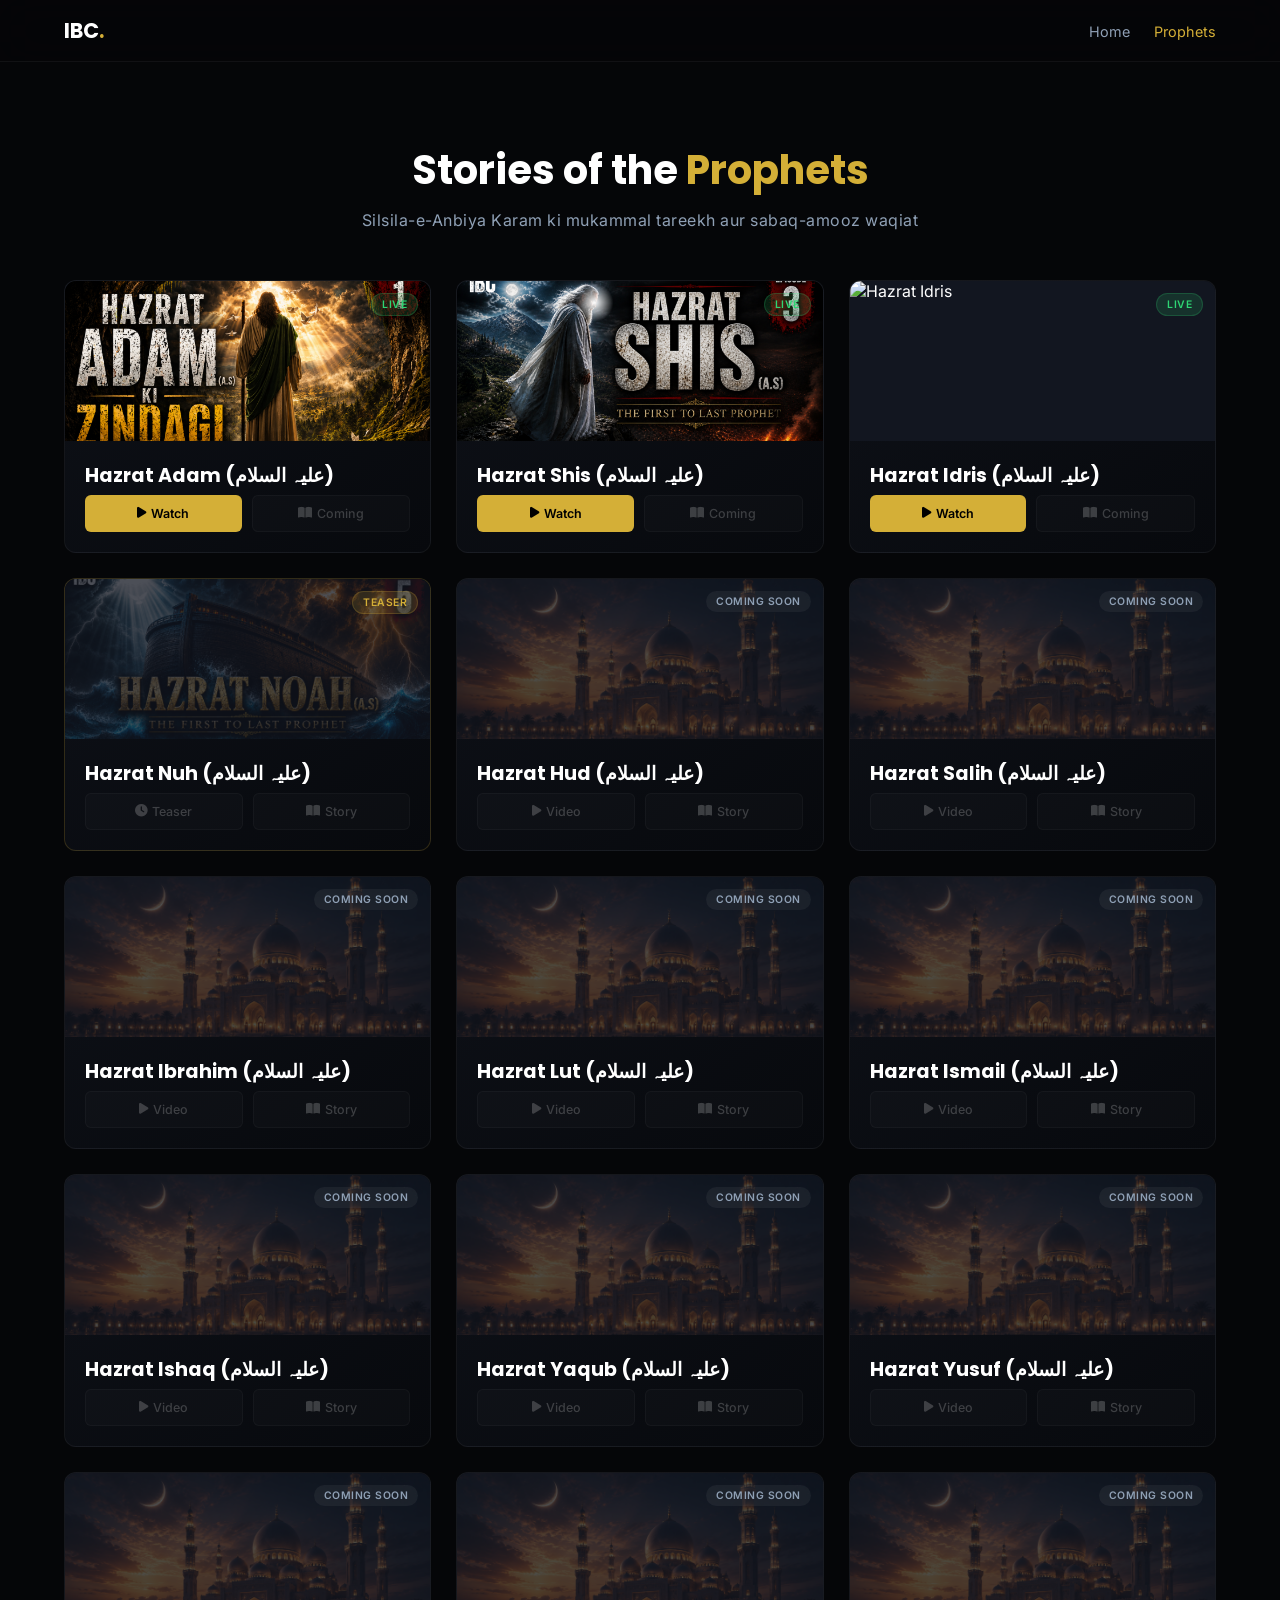
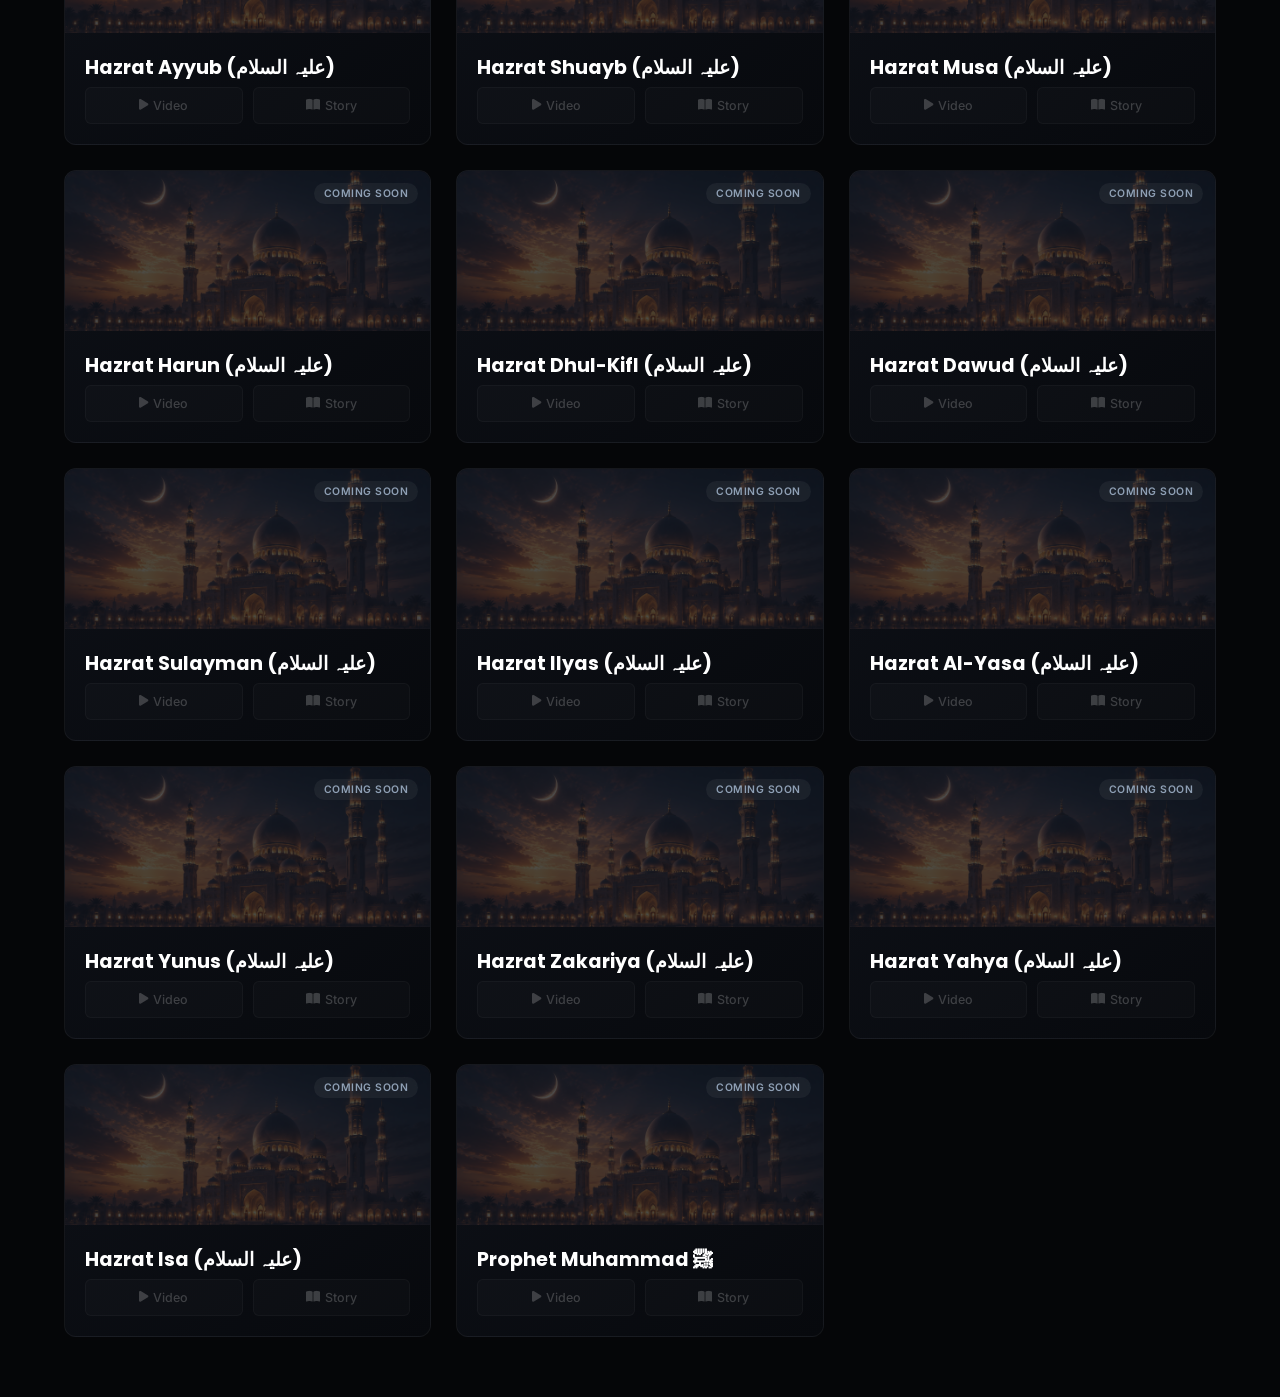
==== commit 04372155: "Update prophets.html" ====
--- a/prophets.html
+++ b/prophets.html
@@ -231,7 +231,7 @@
 <!-- 3. Hazrat Idris (A.S) -->
 <div class="prophet-card">
     <div class="thumb-wrap live-thumb">
-        <img src="Image/Idrees.png" alt="Hazrat Idris">
+        <img src="Image/Idrees.jpg" alt="Hazrat Idris">
         <span class="status-badge badge-live">Live</span>
     </div>
     <div class="card-content">
@@ -246,7 +246,7 @@
 <!-- 4. Hazrat Nuh (A.S) -->
 <div class="prophet-card" style="border-color: rgba(212, 175, 55, 0.2);">
     <div class="thumb-wrap">
-        <img src="Image/noah.png" alt="Hazrat Nuh">
+        <img src="Image/nuah.png" alt="Hazrat Nuh">
         <span class="status-badge badge-teaser">Teaser</span>
     </div>
     <div class="card-content">
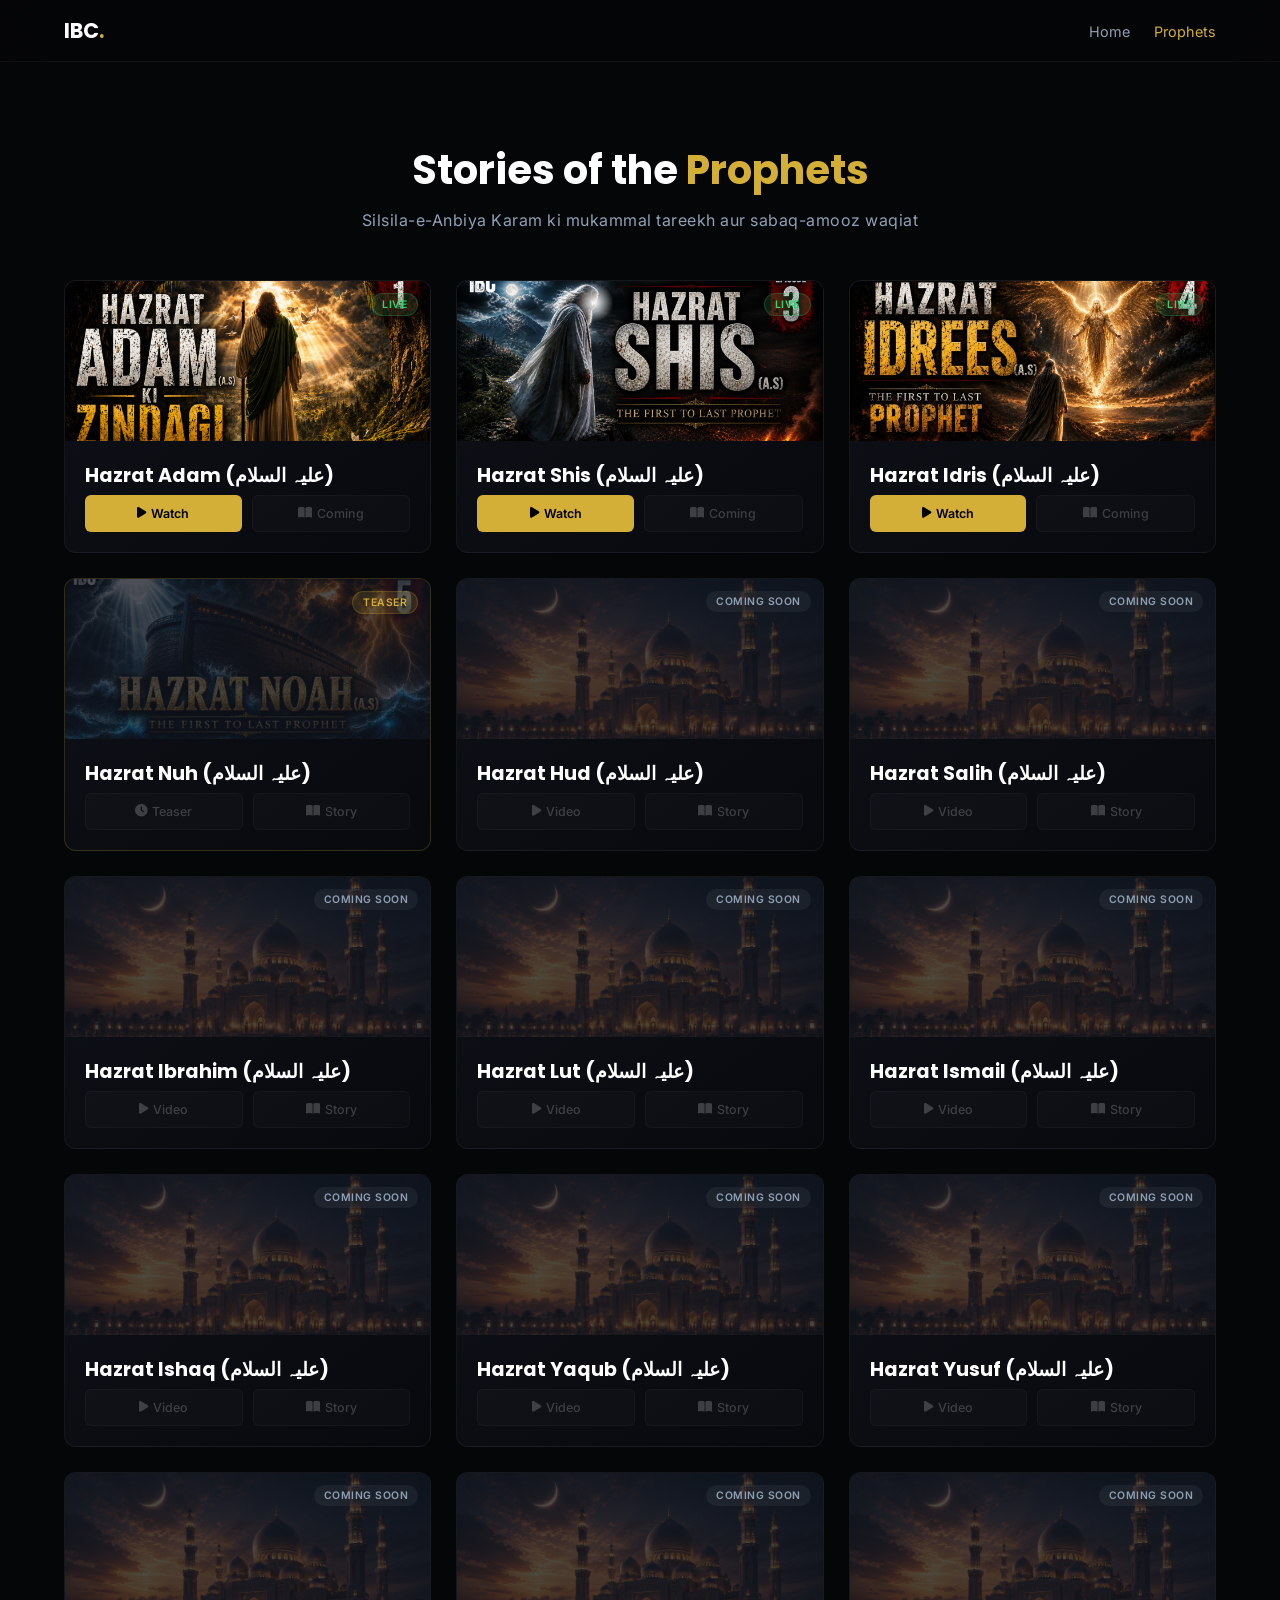
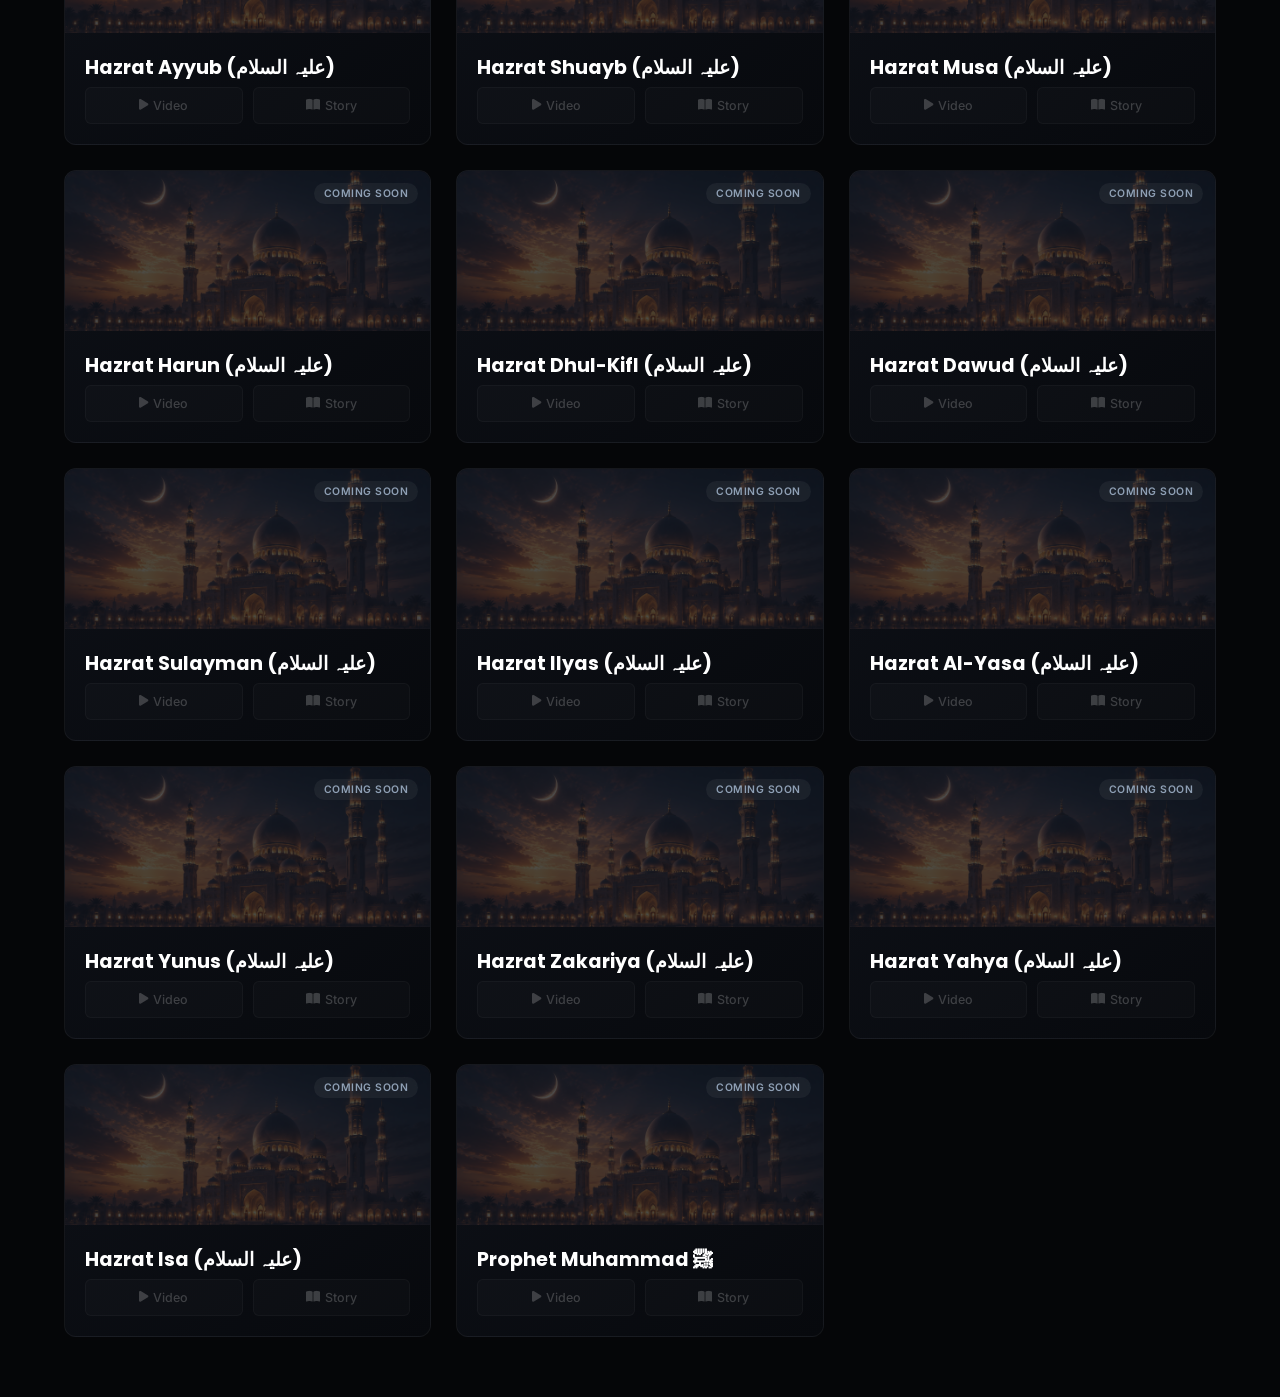
==== commit a1fd37ae: "Update prophets.html" ====
--- a/prophets.html
+++ b/prophets.html
@@ -231,7 +231,7 @@
 <!-- 3. Hazrat Idris (A.S) -->
 <div class="prophet-card">
     <div class="thumb-wrap live-thumb">
-        <img src="Image/Idrees.jpg" alt="Hazrat Idris">
+        <img src="Image/Idris.jpg" alt="Hazrat Idris">
         <span class="status-badge badge-live">Live</span>
     </div>
     <div class="card-content">
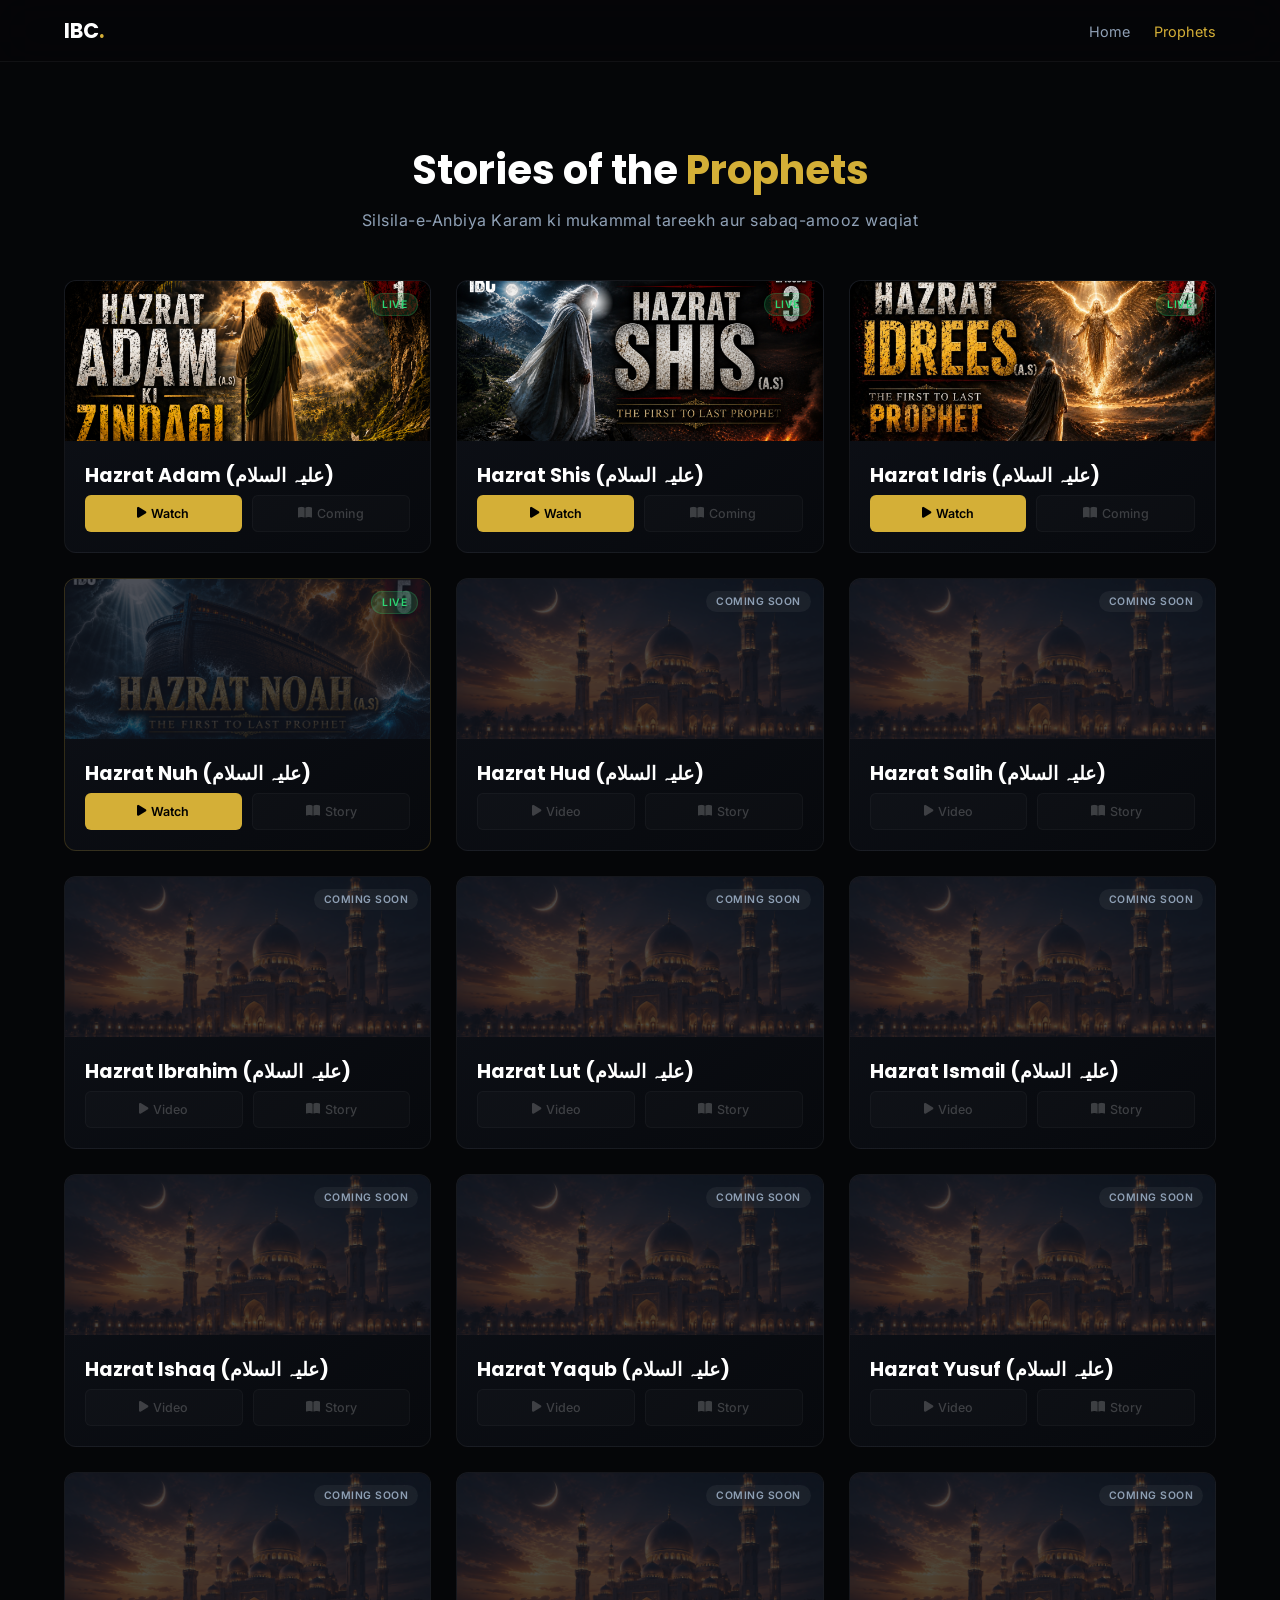
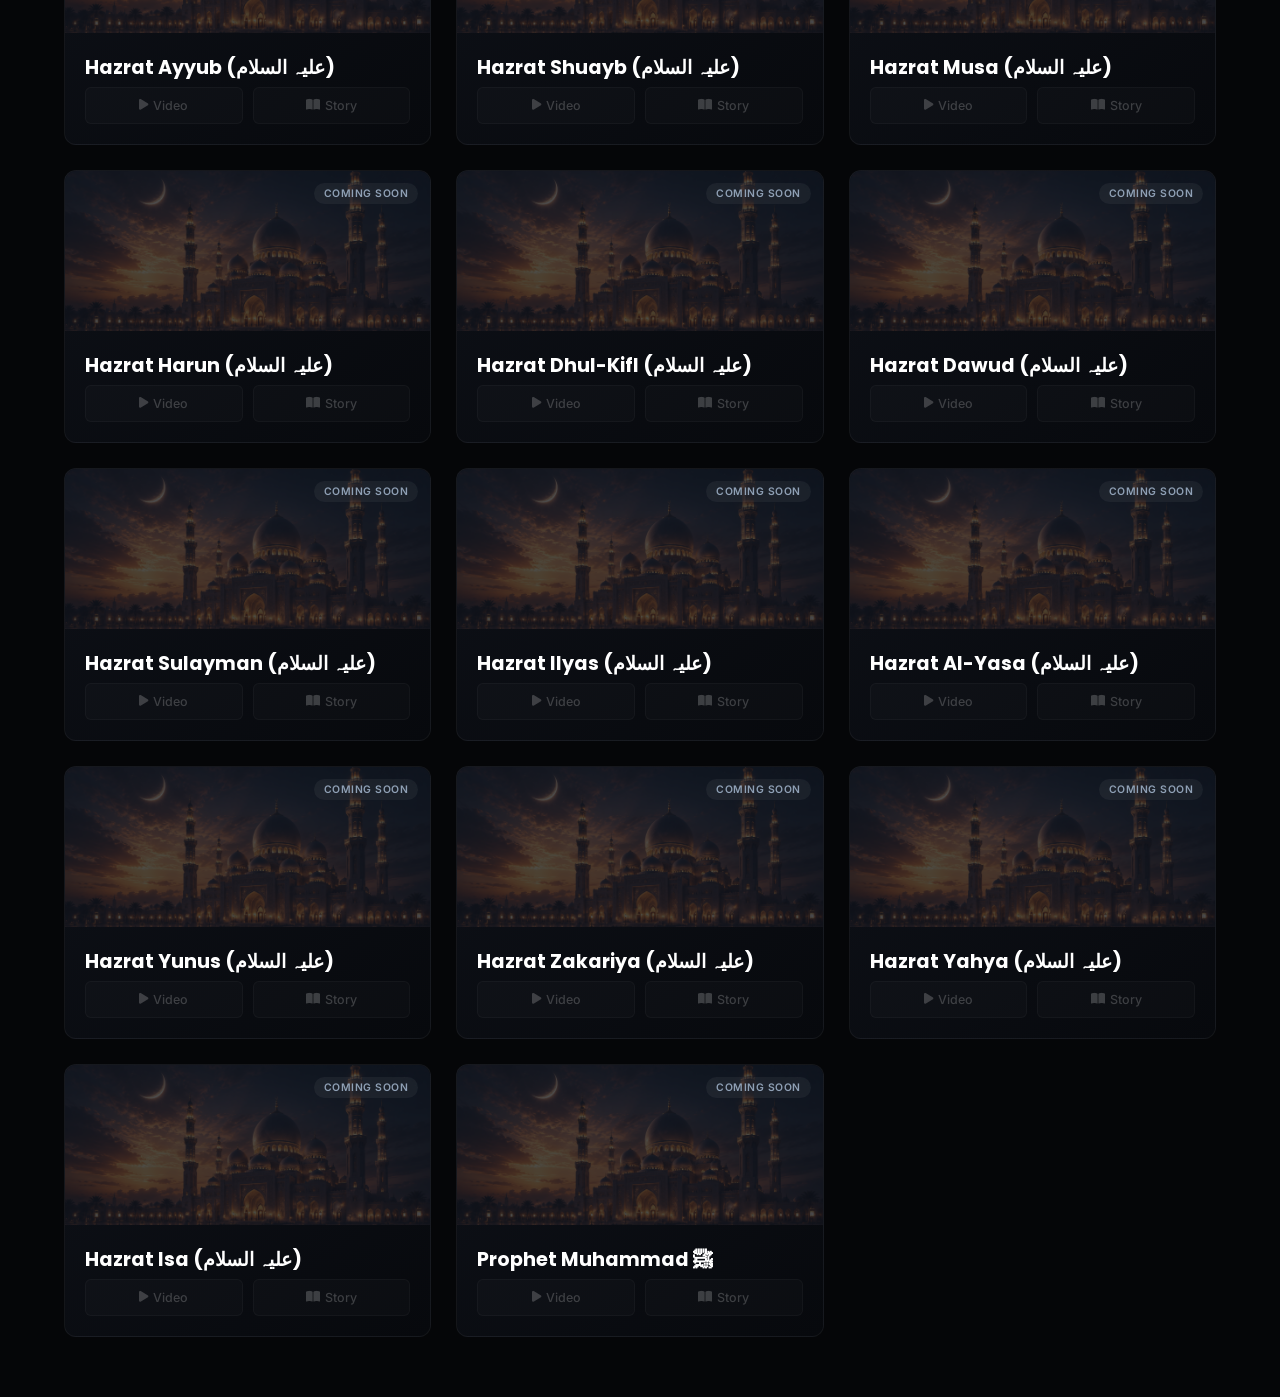
==== commit af80114f: "Update prophets.html" ====
--- a/prophets.html
+++ b/prophets.html
@@ -247,12 +247,12 @@
 <div class="prophet-card" style="border-color: rgba(212, 175, 55, 0.2);">
     <div class="thumb-wrap">
         <img src="Image/nuah.png" alt="Hazrat Nuh">
-        <span class="status-badge badge-teaser">Teaser</span>
+        <span class="status-badge badge-live">live</span>
     </div>
     <div class="card-content">
         <h3>Hazrat Nuh (علیہ السلام)</h3>
         <div class="btn-group">
-            <a href="#" class="btn btn-disabled"><i class="fa-solid fa-clock"></i> Teaser</a>
+            <a href="https://youtu.be/-3ARemQYdKg" target="_blank" class="btn btn-watch"><i class="fa-solid fa-play"></i> Watch</a>
             <a href="#" class="btn btn-disabled"><i class="fa-solid fa-book-open"></i> Story</a>
         </div>
     </div>
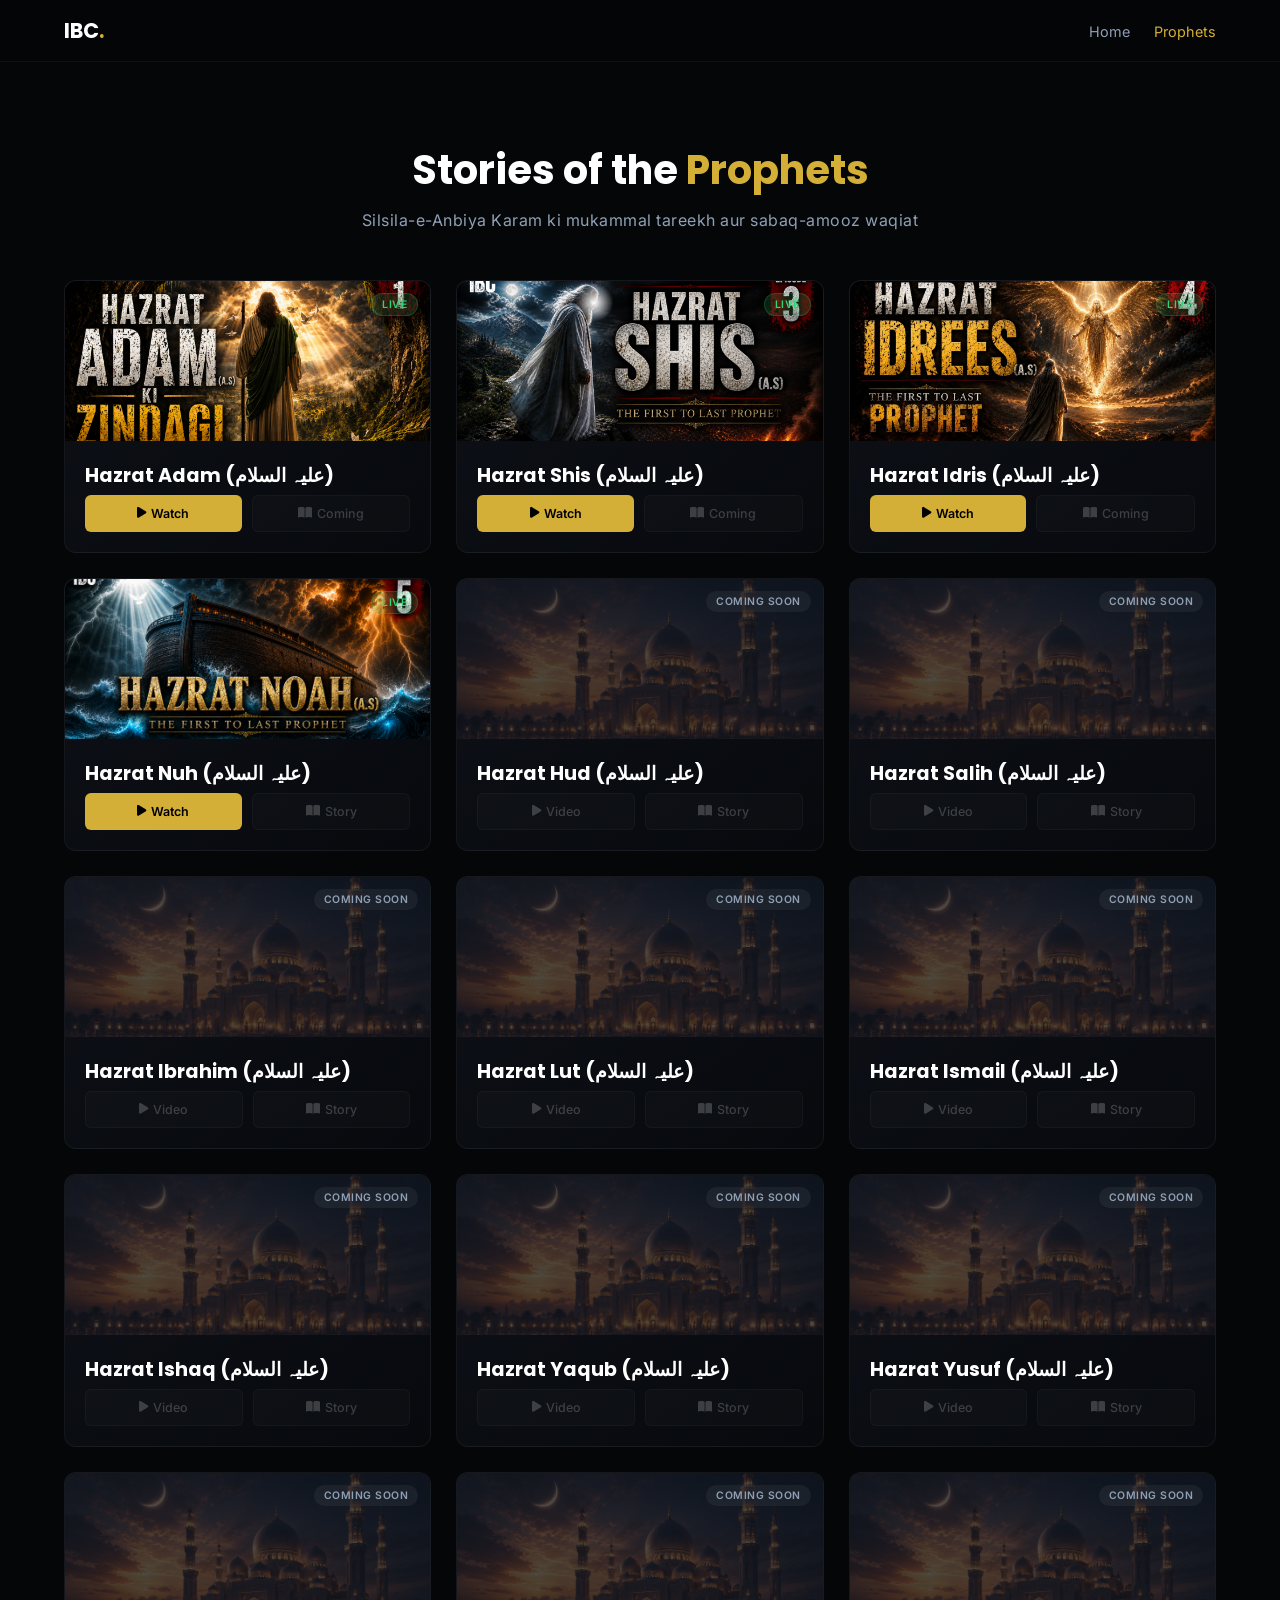
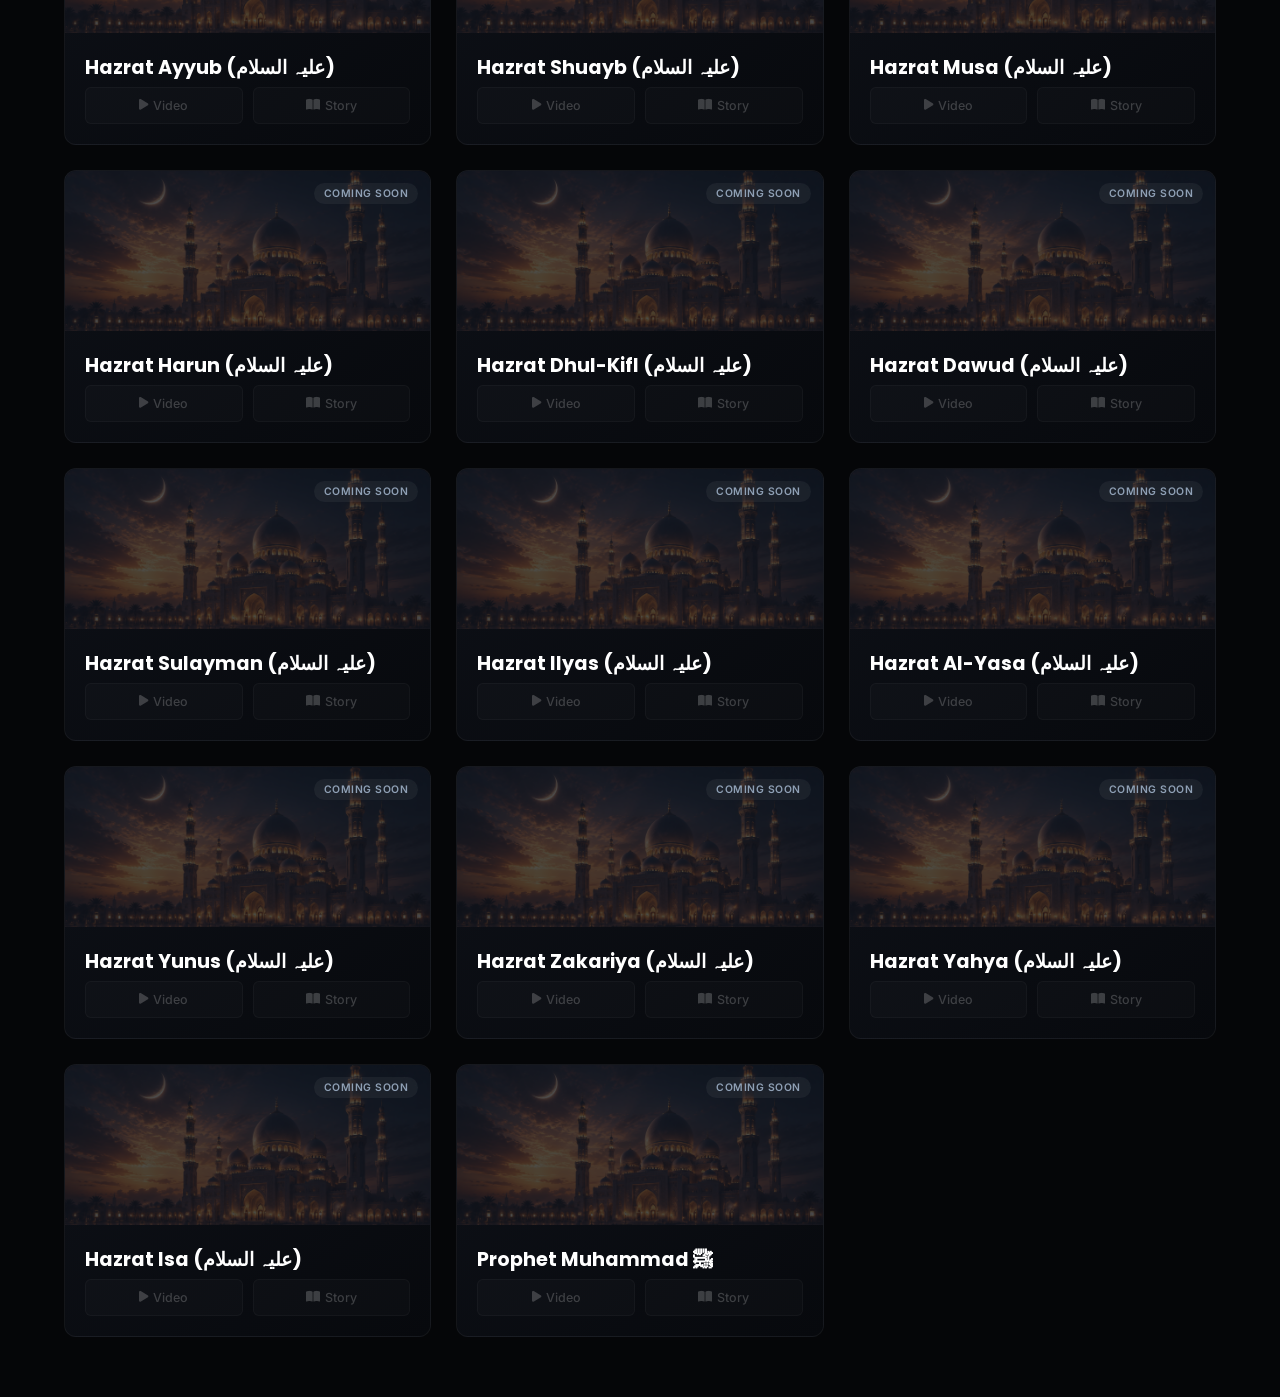
==== commit 762644d7: "Update prophets.html" ====
--- a/prophets.html
+++ b/prophets.html
@@ -244,8 +244,8 @@
 </div>
 
 <!-- 4. Hazrat Nuh (A.S) -->
-<div class="prophet-card" style="border-color: rgba(212, 175, 55, 0.2);">
-    <div class="thumb-wrap">
+<div class="prophet-card">
+    <div class="thumb-wrap live-thumb">
         <img src="Image/nuah.png" alt="Hazrat Nuh">
         <span class="status-badge badge-live">live</span>
     </div>
